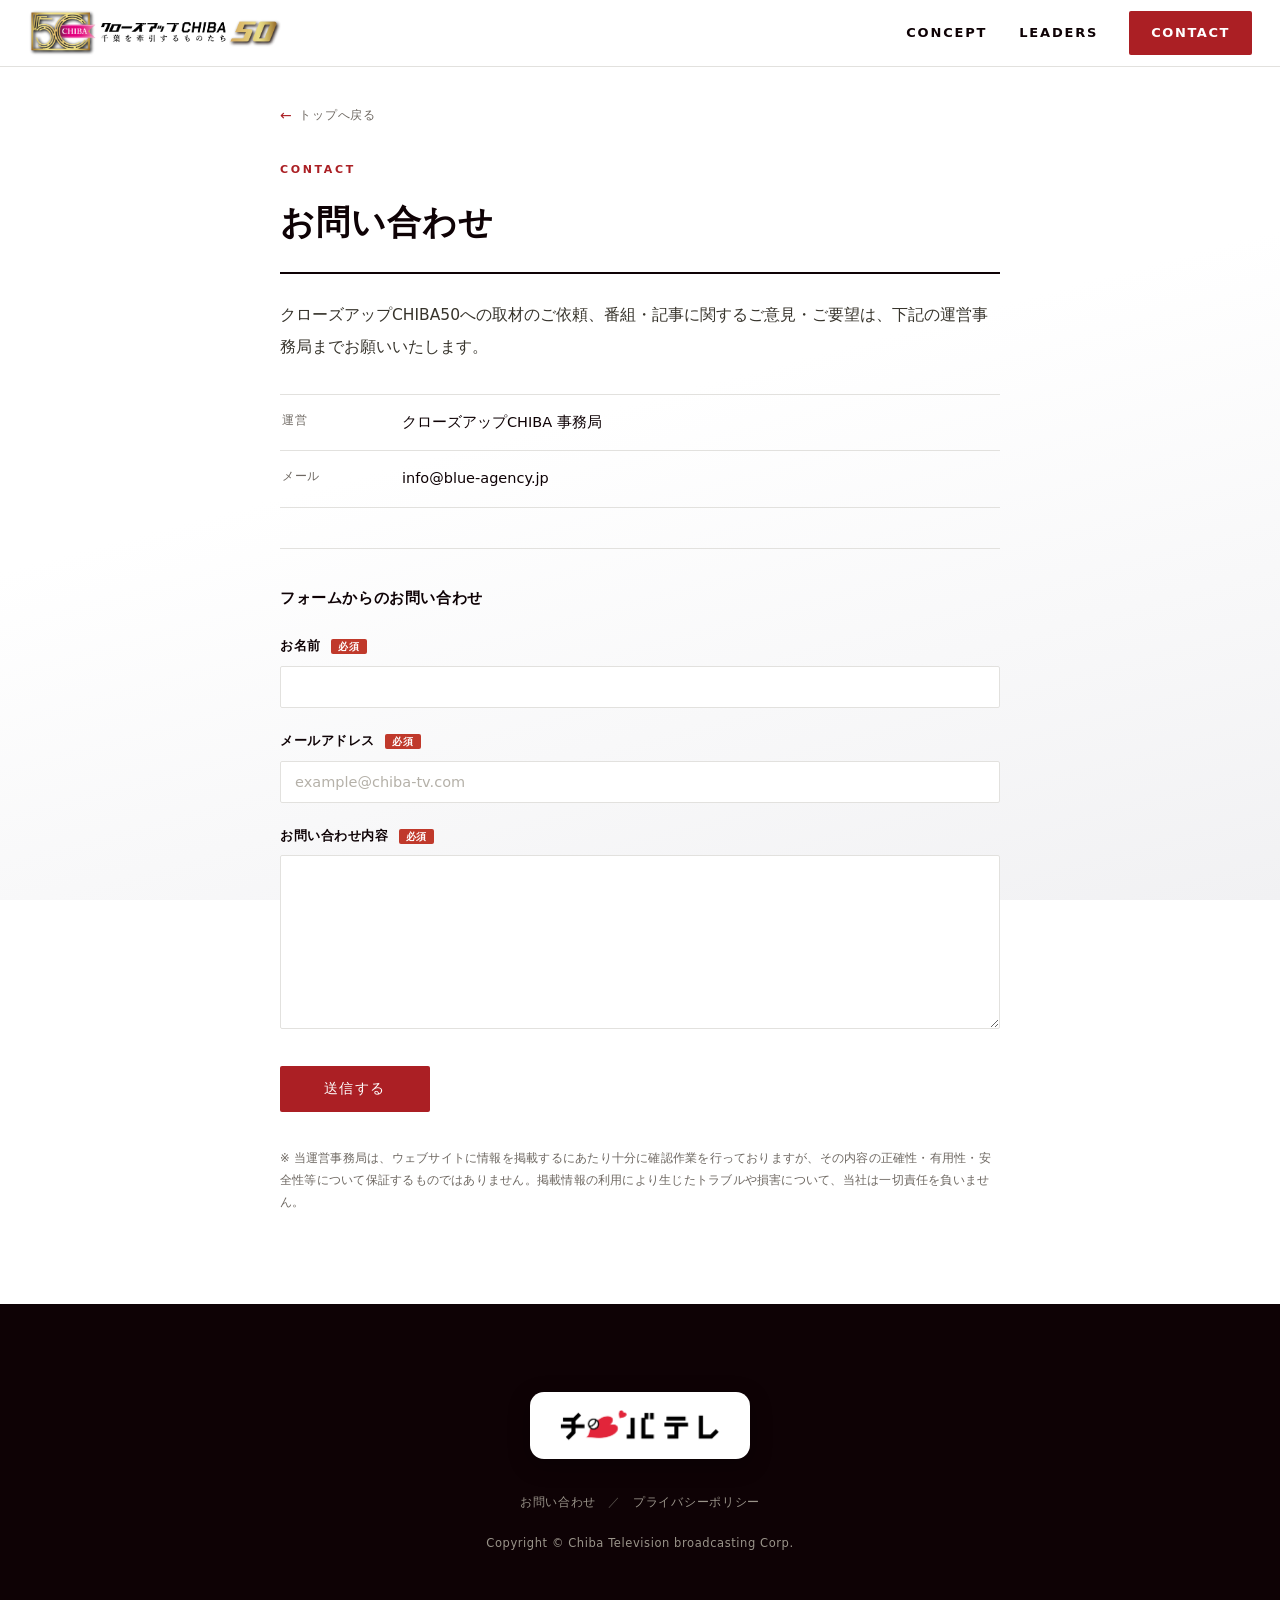
==== contact.html @ 5c1ced1d "クローズアップCHIBA50 プロトタイプ（実データ移行＋規約準拠リファクタ） - 実サイトの掲載企業50社・本文・写真・★評価を取り込み - CONCEPT/一覧(グループ＋自動カルーセル)/記事詳" ====
<!DOCTYPE html>
<html lang="ja">
<head>
<meta charset="UTF-8">
<meta name="viewport" content="width=device-width, initial-scale=1.0">
<title>お問い合わせ ｜ クローズアップCHIBA50</title>
<link rel="stylesheet" href="css/_variables.css">
<link rel="stylesheet" href="css/common.css">
<link rel="stylesheet" href="css/page.css">
</head>
<body>

<header class="hdr">
  <div class="wrap hdr-in">
    <a href="index.html"><img class="logo-img" src="assets/logo.png" alt="クローズアップCHIBA50"></a>
    <nav class="nav">
      <a href="index.html#concept">CONCEPT</a>
      <a href="index.html#leaders">LEADERS</a>
      <a class="cta" href="contact.html">CONTACT</a>
    </nav>
  </div>
</header>

<main class="wrap">
  <div class="page-in">
    <a class="d-back" href="index.html"><span>←</span> トップへ戻る</a>
    <p class="page-kick">CONTACT</p>
    <h1 class="page-title serif">お問い合わせ</h1>
    <p class="page-lead">クローズアップCHIBA50への取材のご依頼、番組・記事に関するご意見・ご要望は、下記の運営事務局までお願いいたします。</p>
    <dl class="page-info">
      <dt>運営</dt><dd>クローズアップCHIBA 事務局</dd>
      <dt>メール</dt><dd><a class="lk" href="mailto:info@blue-agency.jp">info@blue-agency.jp</a></dd>
    </dl>
    <form class="cform" onsubmit="return cformSubmit(this)">
      <h2 class="cf-h">フォームからのお問い合わせ</h2>
      <div class="cf-row">
        <label for="cfName">お名前 <span class="cf-req">必須</span></label>
        <input id="cfName" type="text" name="name" required autocomplete="name">
      </div>
      <div class="cf-row">
        <label for="cfMail">メールアドレス <span class="cf-req">必須</span></label>
        <input id="cfMail" type="email" name="email" required autocomplete="email" placeholder="example@chiba-tv.com">
      </div>
      <div class="cf-row">
        <label for="cfBody">お問い合わせ内容 <span class="cf-req">必須</span></label>
        <textarea id="cfBody" name="body" rows="6" required></textarea>
      </div>
      <button type="submit" class="cf-submit">送信する</button>
      <p class="cf-done" id="cfDone" hidden>お問い合わせを受け付けました。担当者より折り返しご連絡いたします。<br><small>※ これはデザイン確認用のプロトタイプです。実際には送信されません。</small></p>
    </form>
    <p class="page-note">※ 当運営事務局は、ウェブサイトに情報を掲載するにあたり十分に確認作業を行っておりますが、その内容の正確性・有用性・安全性等について保証するものではありません。掲載情報の利用により生じたトラブルや損害について、当社は一切責任を負いません。</p>
  </div>
</main>

<footer class="ft">
  <div class="wrap ft-in">
    <span class="ft-plate"><img class="ft-logo" src="assets/footer_logo.png" alt="チバテレ 千葉テレビ放送"></span>
    <div class="ft-links">
      <a href="contact.html">お問い合わせ</a>
      <span class="ft-sep">／</span>
      <a href="policy.html">プライバシーポリシー</a>
    </div>
    <div class="ft-cr">Copyright © Chiba Television broadcasting Corp.</div>
  </div>
</footer>

<script>
function cformSubmit(f){
  f.querySelector('.cf-submit').disabled=true;
  document.getElementById('cfDone').hidden=false;
  document.getElementById('cfDone').scrollIntoView({behavior:'smooth',block:'center'});
  return false; // プロトタイプのため実送信はしない
}
</script>

</body>
</html>
---- css/_variables.css ----
/* =============================================================
   デザイントークン ｜ _variables.css
   色・フォント・角丸などを一元管理する。
   他のCSSではここで定義したCSS変数を使用し、値の直書きは禁止。
   ============================================================= */
:root {
  /* --- 色（すべてhex） --- */
  --paper: #FFFFFF;          /* 背景（地色） */
  --ink: #0E0205;            /* 基本テキスト・黒 */
  --muted: #6E6862;          /* 補助テキスト（グレー） */
  --line: #E2E1DE;           /* 罫線 */
  --card: #FFFFFF;           /* カード背景 */
  --tile: #E7E6E0;           /* プレースホルダ */
  --mag: #C0392B;            /* 赤（アクセント） */
  --mag-ink: #AB1F24;        /* 赤（濃） */
  --gold: #C09F4E;           /* 金 */
  --gold-ink: #90600D;       /* 金（濃） */
  --prism: linear-gradient(90deg, #90600D 0%, #C09F4E 40%, #AF8943 62%, #C0392B 100%);
  --gold-lt: #EFC96B;        /* 金（明・星／ラベル） */
  --text: #37342C;           /* 本文（黒に次ぐ濃さ） */
  --paper-shade: #F1F1F3;    /* 背景グラデの端 */
  --on-dark: #E9E5DB;        /* ダーク背景上のテキスト */
  --on-dark-muted: #9A948A;  /* 〃 補助 */
  --on-dark-faint: #5A554E;  /* 〃 かすれ */

  /* --- フォント --- */
  --font-base: 'Hiragino Kaku Gothic ProN', 'Hiragino Sans', 'Yu Gothic', YuGothic, 'Noto Sans JP', system-ui, sans-serif;
  --serif: var(--font-base);   /* 見出し（現状は本文と同じ角ゴシック） */
  --sans: var(--font-base);

  /* --- 角丸 --- */
  --radius: 2px;

  /* --- ブレークポイント（min-width / モバイルファースト） ---
     sp:  〜767px（デフォルト）
     tab: 768px 〜
     pc:  1024px 〜
     ※ CSS変数はメディアクエリに使えないため各 @media に直接記述する */
}
---- css/common.css ----
/* ===== common.css ｜ 共通スタイル =====
   リセット・共通レイアウト・ヘッダー・フッター・共通アニメーション
   （デザイントークンは _variables.css で定義。値の直書きは禁止）
   ※メディアクエリは min-width（モバイルファースト） */

/* --- ベース / リセット --- */
*{box-sizing:border-box;margin:0;padding:0;}
html{scroll-behavior:smooth;}
body{background:linear-gradient(165deg,var(--paper) 0%,var(--paper) 46%,var(--paper-shade) 100%);background-attachment:fixed;color:var(--ink);font-family:var(--sans);line-height:1.75;-webkit-font-smoothing:antialiased;text-rendering:optimizeLegibility;}
.serif{font-family:var(--serif);}
a{color:inherit;text-decoration:none;}
img,svg{display:block;}
.wrap{max-width:73.75rem;margin:0 auto;padding:0 1.125rem;}

/* --- ヘッダー --- */
.hdr{position:sticky;top:0;z-index:40;background:rgba(255,255,255,.9);-webkit-backdrop-filter:blur(8px);backdrop-filter:blur(8px);border-bottom:1px solid var(--line);}
.hdr-in{display:flex;align-items:center;justify-content:space-between;height:4.125rem;gap:1rem;max-width:none;padding:0 clamp(1.25rem,4vw,3rem);}
.logo-img{height:3rem;width:auto;cursor:pointer;}
.nav{display:flex;align-items:center;gap:.875rem;font-size:.75rem;letter-spacing:.14em;color:var(--ink);font-weight:600;}
.nav a{cursor:pointer;position:relative;white-space:nowrap;transition:color .15s;}
.nav a:not(.cta){padding:.375rem .0625rem;display:none;}
.nav a:not(.cta)::after{content:"";position:absolute;left:0;bottom:0;width:0;height:1px;background:var(--mag);transition:width .25s ease;}
.nav a:not(.cta):hover{color:var(--mag-ink);}
.nav a:not(.cta):hover::after{width:100%;}
.nav .cta{color:var(--paper);background:var(--mag-ink);padding:.6875rem 1.375rem;border-radius:var(--radius);letter-spacing:.12em;transition:background .15s;}
.nav .cta:hover{color:var(--paper);background:var(--ink);}

/* --- フッター --- */
.ft{background:var(--ink);color:var(--on-dark);padding:5.5rem 0 4.75rem;}
.ft-in{text-align:center;}
.ft-plate{display:inline-block;background:var(--paper);border-radius:.875rem;padding:1rem 1.625rem;line-height:0;box-shadow:0 6px 22px rgba(0,0,0,.3);}
.ft-logo{width:clamp(7.5rem,22vw,10.5rem);height:auto;display:block;}
.ft-links{margin-top:1.5rem;display:flex;justify-content:center;align-items:center;gap:.75rem;font-size:.75rem;letter-spacing:.06em;}
.ft-links a{cursor:pointer;color:var(--on-dark-muted);transition:color .15s;}
.ft-links a:hover{color:var(--paper);}
.ft-sep{color:var(--on-dark-faint);}
.ft-cr{margin-top:1.25rem;font-size:.71875rem;letter-spacing:.05em;color:var(--on-dark-muted);}
.ft-note{margin-top:.75rem;font-size:.625rem;letter-spacing:.04em;color:var(--on-dark-faint);}

/* --- チバテレ固定ロゴバッジ（常時表示） --- */
.tv-badge{position:fixed;right:.875rem;bottom:.75rem;z-index:35;line-height:0;opacity:.45;transition:opacity .2s ease;}
.tv-badge img{height:1.125rem;width:auto;display:block;}
.tv-badge:hover{opacity:.85;}

/* --- レスポンシブ（モバイルファースト＝min-width） --- */
/* 641px〜：ヘッダーの余白・ナビをPC相当に */
@media(min-width:641px){
  .wrap{padding:0 1.75rem;}
  .nav{gap:1.875rem;font-size:.8125rem;}
  .nav a:not(.cta){display:block;}
}
/* 768px〜：固定ロゴバッジを少し大きく */
@media(min-width:768px){
  .tv-badge{right:1.375rem;bottom:1.125rem;}
  .tv-badge img{height:1.375rem;}
}

/* --- 共通キーフレーム --- */
@keyframes fu{from{opacity:0;transform:translateY(10px);}to{opacity:1;transform:translateY(0);}}
@keyframes sc{0%,100%{opacity:.3;transform:scaleY(.5);transform-origin:top;}50%{opacity:1;transform:scaleY(1);}}
---- css/page.css ----
/* ===== page.css ｜ トップページ個別スタイル =====
   ヒーロー・コンセプト・一覧（グループ＋カルーセル）・カード・記事詳細・下層ページ
   （デザイントークンは _variables.css。値の直書きは禁止／メディアは min-width＝モバイルファースト） */

/* --- スクロール表示アニメーション（reveal） --- */
.reveal{opacity:0;transform:translateY(1.5rem);transition:opacity .75s ease,transform .75s cubic-bezier(.22,.61,.36,1);}
.reveal.is-in{opacity:1;transform:none;}
.intro-lead.reveal{transition-delay:.08s;}
.intro-body.reveal{transition-delay:.16s;}
@media(prefers-reduced-motion:reduce){.reveal{opacity:1;transform:none;transition:none;}}

/* --- ヒーロー --- */
.hero{position:relative;min-height:min(82vh,40rem);overflow:hidden;background:var(--ink);display:flex;isolation:isolate;}
.logowall{position:absolute;inset:-1px;display:grid;grid-template-columns:repeat(auto-fill,minmax(8.75rem,1fr));grid-auto-rows:6.3125rem;align-content:start;opacity:.9;}
.mark{position:relative;display:flex;align-items:center;justify-content:center;padding:0;overflow:hidden;transition:box-shadow .5s;}
.mark img{position:absolute;inset:0;width:100%;height:100%;object-fit:cover;filter:grayscale(1) brightness(.32) contrast(1.05);transition:filter .5s ease;}
.mark span{font-family:var(--serif);font-size:.6875rem;letter-spacing:.05em;color:rgba(206,187,142,.6);text-align:center;line-height:1.25;transition:color .5s;}
.mark.lit{box-shadow:inset 0 0 1.375rem rgba(230,188,108,.28);z-index:2;}
.mark.lit img{filter:grayscale(0) brightness(1) contrast(1);}
.mark.lit span{color:var(--gold-lt);}
.hero-spot{position:absolute;left:50%;top:47%;border-radius:50%;transform:translate(-50%,-50%);pointer-events:none;mix-blend-mode:screen;will-change:left,top;background:radial-gradient(circle,rgba(255,246,220,.72) 0%,rgba(255,240,206,.4) 32%,rgba(255,238,200,.12) 56%,transparent 74%);}
.hero-vig{position:absolute;inset:0;pointer-events:none;background:radial-gradient(135% 125% at 50% 50%,transparent 52%,rgba(8,6,4,.6) 100%);}
.hero-c{position:relative;margin:auto;text-align:center;padding:4rem 1.375rem;z-index:1;}
.hero-c::before{content:"";position:absolute;inset:-10% -16%;z-index:-1;pointer-events:none;background:radial-gradient(62% 60% at 50% 46%,rgba(10,8,6,.82) 0%,rgba(10,8,6,.45) 46%,transparent 72%);}
.hero-logo{width:min(75rem,80vw);height:auto;margin:0 auto;opacity:0;animation:fu 1s .2s forwards;filter:drop-shadow(0 0 1.25rem rgba(247,246,242,.5)) drop-shadow(0 0 .375rem rgba(247,246,242,.55));}
.prism{height:3px;width:8.25rem;margin:1.875rem auto 0;background:var(--prism);border-radius:3px;opacity:0;animation:fu .9s .46s forwards;}
.scroll{position:absolute;bottom:1.25rem;left:50%;transform:translateX(-50%);font-size:.625rem;letter-spacing:.3em;color:var(--on-dark-muted);display:flex;flex-direction:column;align-items:center;gap:.375rem;z-index:2;opacity:0;animation:fu 1s .9s forwards;}
.scroll::after{content:"";width:1px;height:1.5rem;background:var(--on-dark-muted);animation:sc 1.8s ease-in-out infinite;}

/* セクションアンカーが sticky ヘッダーに隠れないように */
#concept,#leaders{scroll-margin-top:5.125rem;}

/* --- 千葉県シルエットの背景（トップのみ・CONCEPT到達でスライドイン） --- */
#home{position:relative;}
#home::before{content:"";position:fixed;z-index:-1;top:8.125rem;right:-3.75rem;width:min(48vw,37.5rem);height:80vh;background:url(../assets/chiba.svg) center right/contain no-repeat;opacity:0;transform:translateX(4.375rem);transition:opacity .9s ease,transform 1.4s cubic-bezier(.16,1,.3,1);pointer-events:none;}
#home.map-on::before{opacity:.34;transform:translateX(0);}

/* --- コンセプト --- */
.intro{min-height:0;padding:4.5rem 0 2.5rem;display:flex;flex-direction:column;justify-content:center;}
.intro-kick{font-size:.6875rem;letter-spacing:.24em;color:var(--mag-ink);font-weight:700;margin-bottom:1.625rem;}
.intro-kick::after{content:"";display:block;width:2.125rem;height:1px;background:var(--mag-ink);margin-top:.875rem;opacity:.5;}
.intro-lead{font-weight:600;font-size:clamp(1.5625rem,3.2vw,2.3125rem);line-height:1.55;letter-spacing:.03em;color:var(--ink);margin-bottom:2.25rem;}
.intro-body{max-width:none;}
.intro-body p{font-family:var(--serif);font-size:.96875rem;line-height:2.35;color:var(--text);}
.intro-body p+p{margin-top:1.25rem;}

/* --- 一覧見出し（LEADERS） --- */
.filters{padding:1.875rem 0 1.375rem;}
.fbar{text-align:center;border-top:1px solid var(--line);padding-top:3rem;}
.fbar-kick{font-size:.71875rem;letter-spacing:.3em;color:var(--mag-ink);font-weight:700;margin-bottom:1rem;}
.fbar h2{font-family:var(--serif);font-weight:700;font-size:clamp(1.75rem,3.8vw,2.75rem);letter-spacing:.05em;color:var(--ink);}
.fbar-n{color:var(--mag-ink);font-size:1.22em;margin:0 .04em;}
.fbar-line{width:4rem;height:3px;background:var(--prism);border-radius:3px;margin:1.375rem auto 0;}

/* --- グループ（縦積み）＋各グループ内は自動カルーセル --- */
#groups{padding-bottom:4.5rem;margin-left:calc(50% - 50vw);margin-right:calc(50% - 50vw);}
.grp{margin-top:7rem;}
.grp:first-child{margin-top:4rem;}
.grp-head{display:flex;justify-content:center;align-items:center;gap:.875rem;margin-bottom:1.875rem;}
.grp-head::before,.grp-head::after{content:"";height:1px;background:var(--line);width:min(20vw,12.5rem);margin-inline:.5rem;flex:none;}
.grp-label{font-size:.6875rem;letter-spacing:.26em;color:var(--gold-ink);font-weight:700;}
.grp-num{font-size:clamp(1.875rem,3.4vw,2.75rem);font-weight:800;color:var(--ink);line-height:1;letter-spacing:.02em;}
.grp-view{position:relative;overflow:hidden;padding:.75rem 1rem;}
.grp-nav{display:flex;justify-content:center;align-items:center;gap:1.5rem;margin-top:2.125rem;}
.grp-btn{position:relative;overflow:hidden;width:3rem;height:3rem;border:1px solid var(--line);background:var(--paper);border-radius:50%;cursor:pointer;font-size:1.3125rem;color:var(--ink);font-family:var(--sans);display:flex;align-items:center;justify-content:center;transition:border-color .2s ease,color .2s ease,box-shadow .2s ease;}
.grp-btn::before{content:"";position:absolute;inset:0;z-index:0;background:var(--mag-ink);border-radius:50%;transform:scale(0);transition:transform .32s cubic-bezier(.34,1.4,.5,1);}
.grp-btn span{position:relative;z-index:1;line-height:1;transition:transform .2s ease;}
.grp-btn:hover{color:var(--paper);border-color:var(--mag-ink);box-shadow:0 .3125rem 1rem rgba(171,27,46,.26);}
.grp-btn:hover::before{transform:scale(1);}
.grp-prev:hover span{transform:translateX(-3px);}
.grp-next:hover span{transform:translateX(3px);}
.grp-count{font-family:var(--sans);font-size:.875rem;letter-spacing:.08em;color:var(--muted);min-width:3.375rem;text-align:center;}
.grp-count b{color:var(--ink);font-weight:700;font-size:1.0625rem;}
.grp-count i{font-style:normal;margin:0 .375rem;color:var(--line);}
.grp-track{display:flex;gap:.875rem;will-change:transform;align-items:center;}
.grp-track .card{position:relative;flex:0 0 84%;}

/* --- 企業カード --- */
.card{cursor:pointer;color:inherit;}
.card-ph{position:relative;aspect-ratio:93.42 / 67.7;overflow:hidden;background:var(--paper);border:1px solid var(--line);}
.card-ph svg{width:100%;height:100%;transition:transform .5s ease;filter:grayscale(1) contrast(.97);}
.card-ph img{width:100%;height:100%;object-fit:contain;padding:1rem;transition:transform .5s ease;}
.card:hover .card-ph svg,.card:hover .card-ph img{transform:scale(1.04);}
.card-star{position:absolute;top:.5625rem;right:.6875rem;z-index:2;color:var(--gold-lt);font-size:1.0625rem;letter-spacing:2px;text-shadow:0 0 .375rem rgba(247,206,90,.95),0 0 .9375rem rgba(247,206,90,.6),0 1px 3px rgba(0,0,0,.55);}
.card-cap{position:absolute;left:0;right:0;bottom:0;padding:1.625rem .875rem .875rem;color:var(--paper);font-family:var(--serif);font-size:.90625rem;font-weight:700;line-height:1.55;letter-spacing:.01em;background:linear-gradient(transparent,rgba(14,2,5,.4) 30%,rgba(14,2,5,.92));text-shadow:0 1px 3px rgba(0,0,0,.4);transition:background .3s ease;display:-webkit-box;-webkit-line-clamp:3;-webkit-box-orient:vertical;overflow:hidden;}
.card:hover .card-cap{background:linear-gradient(transparent,rgba(171,31,36,.5) 30%,rgba(90,8,14,.94));}
.card-nm{font-family:var(--serif);font-weight:600;font-size:.96875rem;margin-top:.75rem;letter-spacing:.02em;line-height:1.5;min-height:3em;display:-webkit-box;-webkit-line-clamp:2;-webkit-box-orient:vertical;overflow:hidden;transition:color .15s;}
.card:hover .card-nm{color:var(--mag-ink);}
.card-co{font-size:.75rem;color:var(--text);margin-top:.3125rem;line-height:1.55;letter-spacing:.02em;}
.card:focus-visible{outline:2px solid var(--mag);outline-offset:.25rem;}

/* --- 下層ページ（お問い合わせ／プライバシーポリシー） --- */
.page-in{max-width:45rem;margin:0 auto;padding:2.125rem 0 5.625rem;}
.page-in>*{opacity:0;animation:fu .75s cubic-bezier(.22,.61,.36,1) forwards;}
.page-in>*:nth-child(2){animation-delay:.07s;}
.page-in>*:nth-child(3){animation-delay:.14s;}
.page-in>*:nth-child(4){animation-delay:.21s;}
.page-in>*:nth-child(5){animation-delay:.28s;}
.page-in>*:nth-child(6){animation-delay:.35s;}
.page-in>*:nth-child(n+7){animation-delay:.42s;}
@media(prefers-reduced-motion:reduce){.page-in>*{opacity:1;animation:none;}}
.page-in .d-back{margin-bottom:2rem;}
.page-kick{font-size:.6875rem;letter-spacing:.24em;color:var(--mag-ink);font-weight:700;margin-bottom:.875rem;}
.page-title{font-size:clamp(1.5rem,3vw,2.125rem);font-weight:700;letter-spacing:.03em;color:var(--ink);margin-bottom:1.625rem;padding-bottom:1.25rem;border-bottom:2px solid var(--ink);}
.page-lead{font-size:.96875rem;line-height:2.05;color:var(--text);margin-bottom:1.875rem;}
.page-info{display:grid;grid-template-columns:6rem 1fr;border-top:1px solid var(--line);margin-bottom:1.625rem;}
.page-info dt{font-size:.75rem;color:var(--muted);padding:.9375rem 2px;letter-spacing:.06em;border-bottom:1px solid var(--line);}
.page-info dd{font-size:.90625rem;padding:.9375rem 2px;border-bottom:1px solid var(--line);}
.page-note{font-size:.71875rem;line-height:1.9;color:var(--muted);letter-spacing:.02em;margin-top:2.25rem;}

/* お問い合わせフォーム */
.cform{margin-top:2.5rem;padding-top:2.25rem;border-top:1px solid var(--line);}
.cf-h{font-size:.9375rem;font-weight:700;letter-spacing:.04em;color:var(--ink);margin-bottom:1.5rem;}
.cf-row{margin-bottom:1.375rem;}
.cf-row label{display:block;font-size:.78125rem;font-weight:700;letter-spacing:.04em;color:var(--ink);margin-bottom:.5625rem;}
.cf-req{font-size:.625rem;color:var(--paper);background:var(--mag);padding:2px .4375rem;border-radius:var(--radius);margin-left:.375rem;font-weight:700;letter-spacing:.06em;}
.cf-row input,.cf-row textarea{width:100%;border:1px solid var(--line);border-radius:var(--radius);padding:.75rem .875rem;font-family:var(--sans);font-size:.90625rem;color:var(--ink);background:var(--paper);transition:border-color .15s;}
.cf-row input::placeholder{color:#B5B1A9;}
.cf-row input:focus,.cf-row textarea:focus{outline:none;border-color:var(--mag);}
.cf-row textarea{resize:vertical;line-height:1.7;}
.cf-submit{background:var(--mag-ink);color:var(--paper);border:none;padding:.875rem 2.75rem;border-radius:var(--radius);font-size:.875rem;font-family:var(--sans);letter-spacing:.1em;cursor:pointer;margin-top:.375rem;transition:background .15s;}
.cf-submit:hover{background:var(--ink);}
.cf-submit:disabled{opacity:.45;cursor:default;}
.cf-done{margin-top:1.25rem;font-size:.84375rem;line-height:1.8;color:var(--gold-ink);font-weight:600;}
.cf-done small{color:var(--muted);font-weight:400;font-size:.71875rem;}
.policy-sec{margin-bottom:2.125rem;}
.policy-sec h3{font-size:1rem;font-weight:700;margin-bottom:.75rem;color:var(--ink);letter-spacing:.02em;}
.policy-sec p{font-size:.875rem;line-height:2.05;color:var(--text);}

/* --- 記事詳細 --- */
#detail{display:none;}
.d-back{font-size:.75rem;color:var(--muted);letter-spacing:.06em;display:inline-flex;align-items:center;gap:.4375rem;cursor:pointer;background:none;border:none;font-family:var(--sans);transition:color .15s;}
.d-back:hover{color:var(--ink);}
.d-back span{color:var(--mag-ink);font-size:.875rem;}
.d-hero{max-width:56.25rem;margin:1.625rem auto 0;aspect-ratio:3/2;overflow:hidden;background:var(--tile);position:relative;}
.d-hero svg{width:100%;height:100%;filter:grayscale(1) contrast(.96);}
.d-hero img{width:100%;height:100%;object-fit:cover;}
.d-hero-cap{position:absolute;left:0;right:0;bottom:0;padding:3.25rem 1.25rem 1.25rem;background:linear-gradient(transparent 0%,rgba(6,2,3,.32) 42%,rgba(6,2,3,.86) 100%);color:var(--paper);}
.d-hero-cap .d-stars{color:var(--gold-lt);font-size:1.125rem;letter-spacing:5px;margin-bottom:.75rem;text-shadow:0 0 .5rem rgba(247,206,90,.95),0 0 1.125rem rgba(247,206,90,.6),0 1px .25rem rgba(0,0,0,.45);}
.d-hero-cap .d-corp{font-size:.71875rem;letter-spacing:.18em;color:rgba(255,255,255,.82);font-weight:600;margin-bottom:1rem;}
.d-hero-cap .d-title{font-family:var(--serif);font-weight:600;font-size:clamp(1.3125rem,2.8vw,2.125rem);line-height:1.55;letter-spacing:.07em;color:var(--paper);text-shadow:0 1px 1.5rem rgba(0,0,0,.45);}
.d-hero-cap .d-person{font-size:.78125rem;letter-spacing:.08em;color:rgba(255,255,255,.72);margin-top:1rem;}
.d-body{max-width:45rem;margin:3.375rem auto 0;}
.d-body h3{font-family:var(--serif);font-weight:700;font-size:1.28125rem;letter-spacing:.03em;line-height:1.5;margin:3.25rem 0 1.125rem;padding-left:1rem;border-left:3px solid var(--mag);}
.d-body p{font-family:var(--serif);font-size:1.03125rem;line-height:2.25;color:var(--text);margin-bottom:1.375rem;}
.d-body>p:first-child{font-size:1.15625rem;line-height:2.15;color:var(--ink);margin-bottom:1.75rem;}
.d-fig{margin:1.875rem 0 2.125rem;}
.d-fig img{width:100%;height:auto;display:block;background:var(--tile);}
.d-info{max-width:45rem;margin:3.75rem auto 0;}
.d-info .ih{font-size:.6875rem;letter-spacing:.22em;color:var(--gold-ink);font-weight:700;padding:0 0 1rem;border-bottom:1px solid var(--line);margin-bottom:1.75rem;}
.dc-name{font-family:var(--serif);font-size:1.375rem;font-weight:700;letter-spacing:.02em;color:var(--ink);line-height:1.5;}
.dc-rep{font-size:.84375rem;color:var(--muted);letter-spacing:.05em;margin-top:.5625rem;}
.dc-prof{font-size:.875rem;line-height:2.1;color:var(--text);margin-top:1.625rem;}
.dc-url{margin-top:1.625rem;font-size:.875rem;letter-spacing:.02em;}
.d-info .lk{color:var(--mag-ink);font-weight:500;}
.d-nav{max-width:45rem;margin:3.125rem auto 4.5rem;display:flex;border-top:1px solid var(--line);}
.d-nav button{flex:1;background:none;border:none;cursor:pointer;font-family:var(--sans);padding:1.5rem 1.25rem;color:var(--ink);text-align:left;transition:background .15s;}
.d-nav button:hover{background:var(--card);}
.d-nav button.nx{text-align:right;border-left:1px solid var(--line);}
.d-nav .dir{font-size:.65625rem;letter-spacing:.2em;color:var(--gold-ink);font-weight:700;}
.d-nav .t{font-family:var(--serif);font-weight:500;font-size:.875rem;margin-top:.5rem;color:var(--ink);display:block;overflow:hidden;text-overflow:ellipsis;white-space:nowrap;}

/* ===== レスポンシブ（モバイルファースト＝min-width） ===== */

/* tab: 641px〜（カルーセル3枚・PC寄りの余白へ） */
@media(min-width:641px){
  .intro{min-height:100vh;padding:7.5rem 0;}
  .intro-body{max-width:45rem;}
  .intro-body p,.d-body p{font-size:1.03125rem;}
  .grp-view{padding:1rem 1.625rem;}
  .grp-track{gap:1.625rem;}
  .grp-track .card{flex:0 0 calc((100% - 3.25rem)/3);}
  .card-cap{opacity:0;transform:translateY(.375rem);transition:opacity .3s ease,transform .3s ease,background .3s ease;}
  .card:hover .card-cap{opacity:1;transform:none;}
  .page-info{grid-template-columns:7.5rem 1fr;}
  .d-hero-cap{padding:6.25rem 3.25rem 2.625rem;}
}

/* tab広〜: 901px〜（カルーセル3枚・余白広め） */
@media(min-width:901px){
  .grp-view{padding:1rem 2.5rem;}
  .grp-track{gap:2.375rem;}
  .grp-track .card{flex:0 0 calc((100% - 4.75rem)/3);}
}

/* pc: 1281px〜（カルーセル5枚） */
@media(min-width:1281px){
  .grp-view{padding:1.625rem 2.5rem;}
  .grp-track{gap:1.875rem;}
  .grp-track .card{flex:0 0 calc((100% - 7.5rem)/5);}
}

/* モーション低減設定への配慮（アクセシビリティのため !important を許容） */
@media(prefers-reduced-motion:reduce){
  *{animation:none!important;transition:none!important;scroll-behavior:auto!important;}
  .hero-logo,.prism,.scroll{opacity:1!important;transform:none!important;}
}
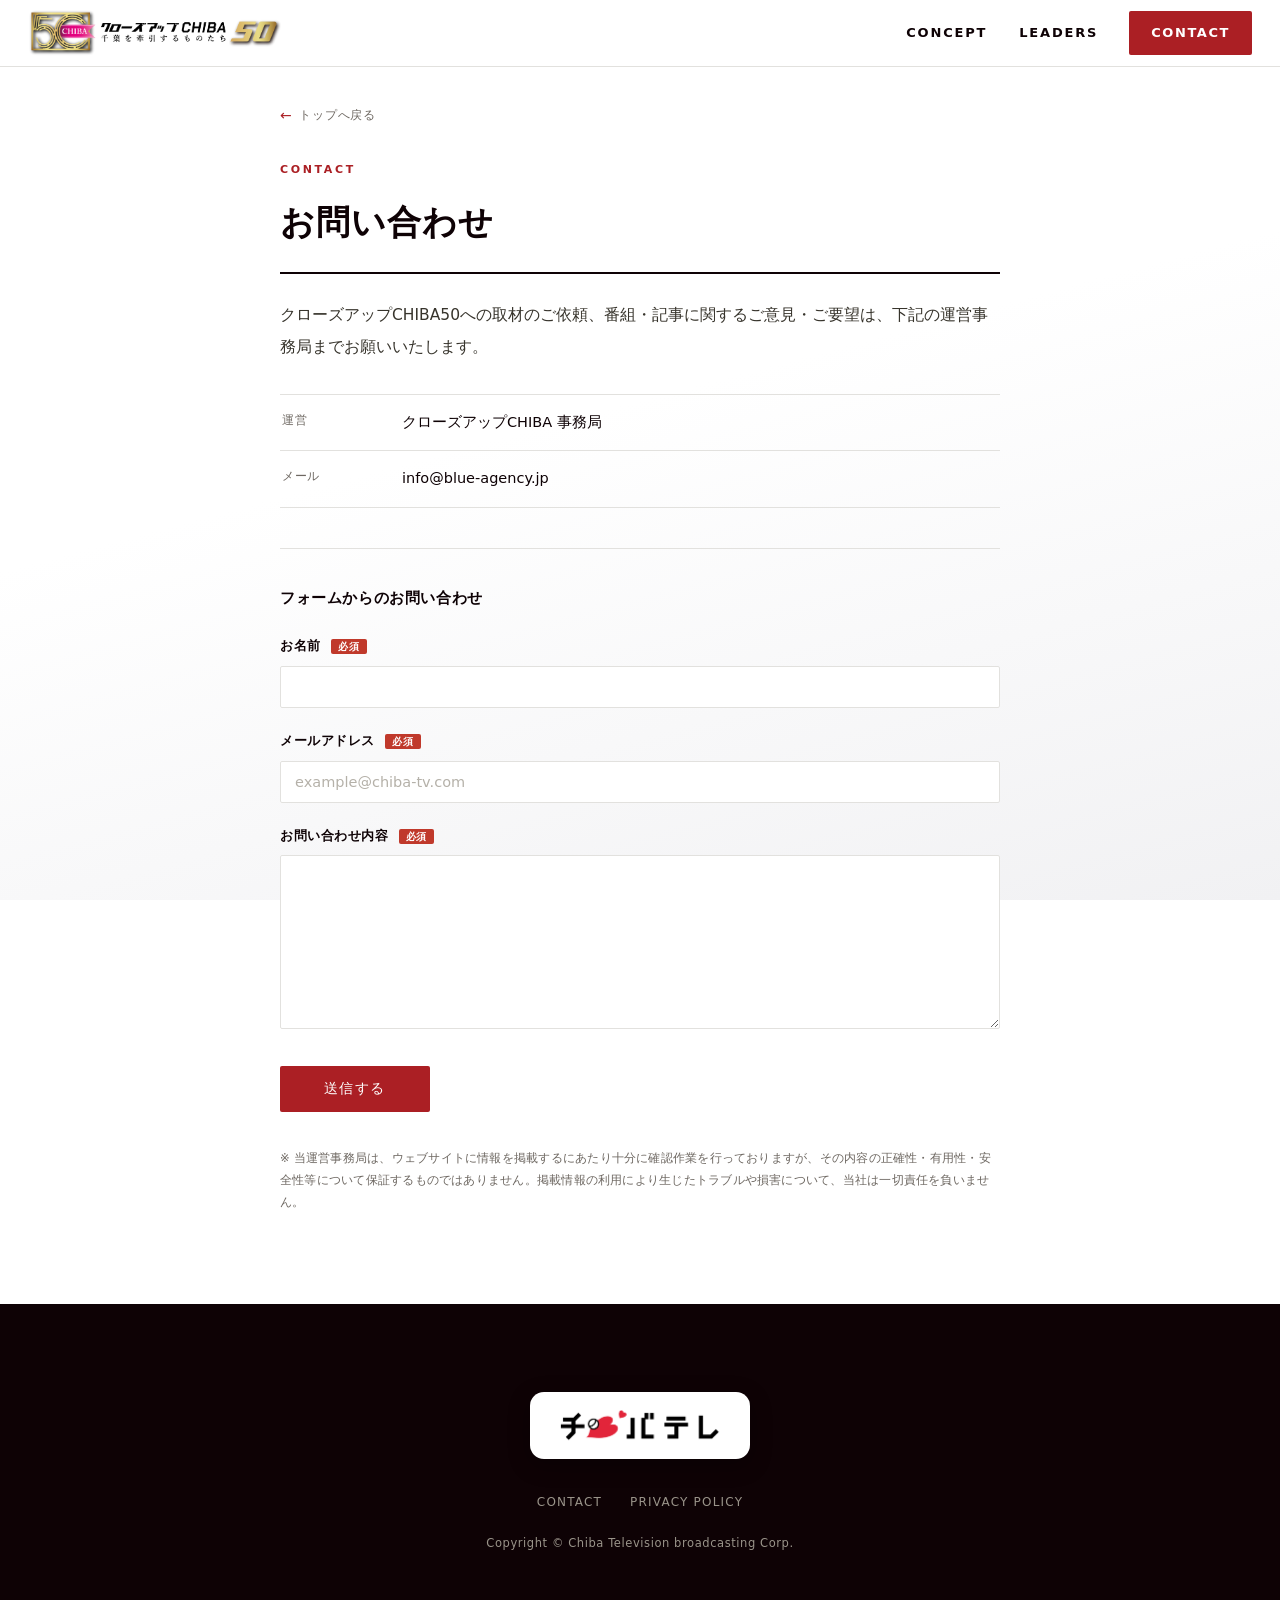
==== commit 3477e05c: "フッターのリンクを英語化しスラッシュ区切りを撤去 お問い合わせ→CONTACT / プライバシーポリシー→PRIVACY POLICY。 「／」区切り(.l-footer__sep)を削除し、リンク間" ====
--- a/contact.html
+++ b/contact.html
@@ -10,63 +10,62 @@
 </head>
 <body>
 
-<header class="hdr">
-  <div class="wrap hdr-in">
-    <a href="index.html"><img class="logo-img" src="assets/logo.png" alt="クローズアップCHIBA50"></a>
-    <nav class="nav">
+<header class="l-header">
+  <div class="l-container l-header__inner">
+    <a href="index.html"><img class="l-header__logo" src="assets/logo.png" alt="クローズアップCHIBA50"></a>
+    <nav class="l-nav">
       <a href="index.html#concept">CONCEPT</a>
       <a href="index.html#leaders">LEADERS</a>
-      <a class="cta" href="contact.html">CONTACT</a>
+      <a class="l-nav__cta" href="contact.html">CONTACT</a>
     </nav>
   </div>
 </header>
 
-<main class="wrap">
-  <div class="page-in">
-    <a class="d-back" href="index.html"><span>←</span> トップへ戻る</a>
-    <p class="page-kick">CONTACT</p>
-    <h1 class="page-title serif">お問い合わせ</h1>
-    <p class="page-lead">クローズアップCHIBA50への取材のご依頼、番組・記事に関するご意見・ご要望は、下記の運営事務局までお願いいたします。</p>
-    <dl class="page-info">
+<main class="l-container">
+  <div class="p-page__inner">
+    <a class="p-article__back" href="index.html"><span>←</span> トップへ戻る</a>
+    <p class="p-page__kick">CONTACT</p>
+    <h1 class="p-page__title u-serif">お問い合わせ</h1>
+    <p class="p-page__lead">クローズアップCHIBA50への取材のご依頼、番組・記事に関するご意見・ご要望は、下記の運営事務局までお願いいたします。</p>
+    <dl class="p-page__info">
       <dt>運営</dt><dd>クローズアップCHIBA 事務局</dd>
-      <dt>メール</dt><dd><a class="lk" href="mailto:info@blue-agency.jp">info@blue-agency.jp</a></dd>
+      <dt>メール</dt><dd><a class="c-link" href="mailto:info@blue-agency.jp">info@blue-agency.jp</a></dd>
     </dl>
-    <form class="cform" onsubmit="return cformSubmit(this)">
-      <h2 class="cf-h">フォームからのお問い合わせ</h2>
-      <div class="cf-row">
-        <label for="cfName">お名前 <span class="cf-req">必須</span></label>
+    <form class="p-form" onsubmit="return cformSubmit(this)">
+      <h2 class="p-form__heading">フォームからのお問い合わせ</h2>
+      <div class="p-form__row">
+        <label for="cfName">お名前 <span class="p-form__required">必須</span></label>
         <input id="cfName" type="text" name="name" required autocomplete="name">
       </div>
-      <div class="cf-row">
-        <label for="cfMail">メールアドレス <span class="cf-req">必須</span></label>
+      <div class="p-form__row">
+        <label for="cfMail">メールアドレス <span class="p-form__required">必須</span></label>
         <input id="cfMail" type="email" name="email" required autocomplete="email" placeholder="example@chiba-tv.com">
       </div>
-      <div class="cf-row">
-        <label for="cfBody">お問い合わせ内容 <span class="cf-req">必須</span></label>
+      <div class="p-form__row">
+        <label for="cfBody">お問い合わせ内容 <span class="p-form__required">必須</span></label>
         <textarea id="cfBody" name="body" rows="6" required></textarea>
       </div>
-      <button type="submit" class="cf-submit">送信する</button>
-      <p class="cf-done" id="cfDone" hidden>お問い合わせを受け付けました。担当者より折り返しご連絡いたします。<br><small>※ これはデザイン確認用のプロトタイプです。実際には送信されません。</small></p>
+      <button type="submit" class="p-form__submit">送信する</button>
+      <p class="p-form__done" id="cfDone" hidden>お問い合わせを受け付けました。担当者より折り返しご連絡いたします。<br><small>※ これはデザイン確認用のプロトタイプです。実際には送信されません。</small></p>
     </form>
-    <p class="page-note">※ 当運営事務局は、ウェブサイトに情報を掲載するにあたり十分に確認作業を行っておりますが、その内容の正確性・有用性・安全性等について保証するものではありません。掲載情報の利用により生じたトラブルや損害について、当社は一切責任を負いません。</p>
+    <p class="p-page__note">※ 当運営事務局は、ウェブサイトに情報を掲載するにあたり十分に確認作業を行っておりますが、その内容の正確性・有用性・安全性等について保証するものではありません。掲載情報の利用により生じたトラブルや損害について、当社は一切責任を負いません。</p>
   </div>
 </main>
 
-<footer class="ft">
-  <div class="wrap ft-in">
-    <span class="ft-plate"><img class="ft-logo" src="assets/footer_logo.png" alt="チバテレ 千葉テレビ放送"></span>
-    <div class="ft-links">
-      <a href="contact.html">お問い合わせ</a>
-      <span class="ft-sep">／</span>
-      <a href="policy.html">プライバシーポリシー</a>
+<footer class="l-footer">
+  <div class="l-container l-footer__inner">
+    <span class="l-footer__plate"><img class="l-footer__logo" src="assets/footer_logo.png" alt="チバテレ 千葉テレビ放送"></span>
+    <div class="l-footer__links">
+      <a href="contact.html">CONTACT</a>
+      <a href="policy.html">PRIVACY POLICY</a>
     </div>
-    <div class="ft-cr">Copyright © Chiba Television broadcasting Corp.</div>
+    <div class="l-footer__copyright">Copyright © Chiba Television broadcasting Corp.</div>
   </div>
 </footer>
 
 <script>
 function cformSubmit(f){
-  f.querySelector('.cf-submit').disabled=true;
+  f.querySelector('.p-form__submit').disabled=true;
   document.getElementById('cfDone').hidden=false;
   document.getElementById('cfDone').scrollIntoView({behavior:'smooth',block:'center'});
   return false; // プロトタイプのため実送信はしない
--- a/css/common.css
+++ b/css/common.css
@@ -7,52 +7,51 @@
 *{box-sizing:border-box;margin:0;padding:0;}
 html{scroll-behavior:smooth;}
 body{background:linear-gradient(165deg,var(--paper) 0%,var(--paper) 46%,var(--paper-shade) 100%);background-attachment:fixed;color:var(--ink);font-family:var(--sans);line-height:1.75;-webkit-font-smoothing:antialiased;text-rendering:optimizeLegibility;}
-.serif{font-family:var(--serif);}
+.u-serif{font-family:var(--serif);}
 a{color:inherit;text-decoration:none;}
 img,svg{display:block;}
-.wrap{max-width:73.75rem;margin:0 auto;padding:0 1.125rem;}
+.l-container{max-width:73.75rem;margin:0 auto;padding:0 1.125rem;}
 
 /* --- ヘッダー --- */
-.hdr{position:sticky;top:0;z-index:40;background:rgba(255,255,255,.9);-webkit-backdrop-filter:blur(8px);backdrop-filter:blur(8px);border-bottom:1px solid var(--line);}
-.hdr-in{display:flex;align-items:center;justify-content:space-between;height:4.125rem;gap:1rem;max-width:none;padding:0 clamp(1.25rem,4vw,3rem);}
-.logo-img{height:3rem;width:auto;cursor:pointer;}
-.nav{display:flex;align-items:center;gap:.875rem;font-size:.75rem;letter-spacing:.14em;color:var(--ink);font-weight:600;}
-.nav a{cursor:pointer;position:relative;white-space:nowrap;transition:color .15s;}
-.nav a:not(.cta){padding:.375rem .0625rem;display:none;}
-.nav a:not(.cta)::after{content:"";position:absolute;left:0;bottom:0;width:0;height:1px;background:var(--mag);transition:width .25s ease;}
-.nav a:not(.cta):hover{color:var(--mag-ink);}
-.nav a:not(.cta):hover::after{width:100%;}
-.nav .cta{color:var(--paper);background:var(--mag-ink);padding:.6875rem 1.375rem;border-radius:var(--radius);letter-spacing:.12em;transition:background .15s;}
-.nav .cta:hover{color:var(--paper);background:var(--ink);}
+.l-header{position:sticky;top:0;z-index:40;background:rgba(255,255,255,.9);-webkit-backdrop-filter:blur(8px);backdrop-filter:blur(8px);border-bottom:1px solid var(--line);}
+.l-header__inner{display:flex;align-items:center;justify-content:space-between;height:4.125rem;gap:1rem;max-width:none;padding:0 clamp(1.25rem,4vw,3rem);}
+.l-header__logo{height:3rem;width:auto;cursor:pointer;}
+.l-nav{display:flex;align-items:center;gap:.875rem;font-size:.75rem;letter-spacing:.14em;color:var(--ink);font-weight:600;}
+.l-nav a{cursor:pointer;position:relative;white-space:nowrap;transition:color .15s;}
+.l-nav a:not(.l-nav__cta){padding:.375rem .0625rem;display:none;}
+.l-nav a:not(.l-nav__cta)::after{content:"";position:absolute;left:0;bottom:0;width:0;height:1px;background:var(--mag);transition:width .25s ease;}
+.l-nav a:not(.l-nav__cta):hover{color:var(--mag-ink);}
+.l-nav a:not(.l-nav__cta):hover::after{width:100%;}
+.l-nav .l-nav__cta{color:var(--paper);background:var(--mag-ink);padding:.6875rem 1.375rem;border-radius:var(--radius);letter-spacing:.12em;transition:background .15s;}
+.l-nav .l-nav__cta:hover{color:var(--paper);background:var(--ink);}
 
 /* --- フッター --- */
-.ft{background:var(--ink);color:var(--on-dark);padding:5.5rem 0 4.75rem;}
-.ft-in{text-align:center;}
-.ft-plate{display:inline-block;background:var(--paper);border-radius:.875rem;padding:1rem 1.625rem;line-height:0;box-shadow:0 6px 22px rgba(0,0,0,.3);}
-.ft-logo{width:clamp(7.5rem,22vw,10.5rem);height:auto;display:block;}
-.ft-links{margin-top:1.5rem;display:flex;justify-content:center;align-items:center;gap:.75rem;font-size:.75rem;letter-spacing:.06em;}
-.ft-links a{cursor:pointer;color:var(--on-dark-muted);transition:color .15s;}
-.ft-links a:hover{color:var(--paper);}
-.ft-sep{color:var(--on-dark-faint);}
-.ft-cr{margin-top:1.25rem;font-size:.71875rem;letter-spacing:.05em;color:var(--on-dark-muted);}
-.ft-note{margin-top:.75rem;font-size:.625rem;letter-spacing:.04em;color:var(--on-dark-faint);}
+.l-footer{background:var(--ink);color:var(--on-dark);padding:5.5rem 0 4.75rem;}
+.l-footer__inner{text-align:center;}
+.l-footer__plate{display:inline-block;background:var(--paper);border-radius:.875rem;padding:1rem 1.625rem;line-height:0;box-shadow:0 6px 22px rgba(0,0,0,.3);}
+.l-footer__logo{width:clamp(7.5rem,22vw,10.5rem);height:auto;display:block;}
+.l-footer__links{margin-top:1.5rem;display:flex;justify-content:center;align-items:center;gap:1.75rem;font-size:.75rem;letter-spacing:.1em;}
+.l-footer__links a{cursor:pointer;color:var(--on-dark-muted);transition:color .15s;}
+.l-footer__links a:hover{color:var(--paper);}
+.l-footer__copyright{margin-top:1.25rem;font-size:.71875rem;letter-spacing:.05em;color:var(--on-dark-muted);}
+.l-footer__note{margin-top:.75rem;font-size:.625rem;letter-spacing:.04em;color:var(--on-dark-faint);}
 
 /* --- チバテレ固定ロゴバッジ（常時表示） --- */
-.tv-badge{position:fixed;right:.875rem;bottom:.75rem;z-index:35;line-height:0;opacity:.45;transition:opacity .2s ease;}
-.tv-badge img{height:1.125rem;width:auto;display:block;}
-.tv-badge:hover{opacity:.85;}
+.c-tv-badge{position:fixed;right:.875rem;bottom:.75rem;z-index:35;line-height:0;opacity:.45;transition:opacity .2s ease;}
+.c-tv-badge img{height:1.125rem;width:auto;display:block;}
+.c-tv-badge:hover{opacity:.85;}
 
 /* --- レスポンシブ（モバイルファースト＝min-width） --- */
 /* 641px〜：ヘッダーの余白・ナビをPC相当に */
 @media(min-width:641px){
-  .wrap{padding:0 1.75rem;}
-  .nav{gap:1.875rem;font-size:.8125rem;}
-  .nav a:not(.cta){display:block;}
+  .l-container{padding:0 1.75rem;}
+  .l-nav{gap:1.875rem;font-size:.8125rem;}
+  .l-nav a:not(.l-nav__cta){display:block;}
 }
 /* 768px〜：固定ロゴバッジを少し大きく */
 @media(min-width:768px){
-  .tv-badge{right:1.375rem;bottom:1.125rem;}
-  .tv-badge img{height:1.375rem;}
+  .c-tv-badge{right:1.375rem;bottom:1.125rem;}
+  .c-tv-badge img{height:1.375rem;}
 }
 
 /* --- 共通キーフレーム --- */
--- a/css/page.css
+++ b/css/page.css
@@ -3,29 +3,29 @@
    （デザイントークンは _variables.css。値の直書きは禁止／メディアは min-width＝モバイルファースト） */
 
 /* --- スクロール表示アニメーション（reveal） --- */
-.reveal{opacity:0;transform:translateY(1.5rem);transition:opacity .75s ease,transform .75s cubic-bezier(.22,.61,.36,1);}
-.reveal.is-in{opacity:1;transform:none;}
-.intro-lead.reveal{transition-delay:.08s;}
-.intro-body.reveal{transition-delay:.16s;}
-@media(prefers-reduced-motion:reduce){.reveal{opacity:1;transform:none;transition:none;}}
+.u-reveal{opacity:0;transform:translateY(1.5rem);transition:opacity .75s ease,transform .75s cubic-bezier(.22,.61,.36,1);}
+.u-reveal.is-in{opacity:1;transform:none;}
+.p-concept__lead.u-reveal{transition-delay:.08s;}
+.p-concept__body.u-reveal{transition-delay:.16s;}
+@media(prefers-reduced-motion:reduce){.u-reveal{opacity:1;transform:none;transition:none;}}
 
 /* --- ヒーロー --- */
-.hero{position:relative;min-height:min(82vh,40rem);overflow:hidden;background:var(--ink);display:flex;isolation:isolate;}
-.logowall{position:absolute;inset:-1px;display:grid;grid-template-columns:repeat(auto-fill,minmax(8.75rem,1fr));grid-auto-rows:6.3125rem;align-content:start;opacity:.9;}
-.mark{position:relative;display:flex;align-items:center;justify-content:center;padding:0;overflow:hidden;transition:box-shadow .5s;}
-.mark img{position:absolute;inset:0;width:100%;height:100%;object-fit:cover;filter:grayscale(1) brightness(.32) contrast(1.05);transition:filter .5s ease;}
-.mark span{font-family:var(--serif);font-size:.6875rem;letter-spacing:.05em;color:rgba(206,187,142,.6);text-align:center;line-height:1.25;transition:color .5s;}
-.mark.lit{box-shadow:inset 0 0 1.375rem rgba(230,188,108,.28);z-index:2;}
-.mark.lit img{filter:grayscale(0) brightness(1) contrast(1);}
-.mark.lit span{color:var(--gold-lt);}
-.hero-spot{position:absolute;left:50%;top:47%;border-radius:50%;transform:translate(-50%,-50%);pointer-events:none;mix-blend-mode:screen;will-change:left,top;background:radial-gradient(circle,rgba(255,246,220,.72) 0%,rgba(255,240,206,.4) 32%,rgba(255,238,200,.12) 56%,transparent 74%);}
-.hero-vig{position:absolute;inset:0;pointer-events:none;background:radial-gradient(135% 125% at 50% 50%,transparent 52%,rgba(8,6,4,.6) 100%);}
-.hero-c{position:relative;margin:auto;text-align:center;padding:4rem 1.375rem;z-index:1;}
-.hero-c::before{content:"";position:absolute;inset:-10% -16%;z-index:-1;pointer-events:none;background:radial-gradient(62% 60% at 50% 46%,rgba(10,8,6,.82) 0%,rgba(10,8,6,.45) 46%,transparent 72%);}
-.hero-logo{width:min(75rem,80vw);height:auto;margin:0 auto;opacity:0;animation:fu 1s .2s forwards;filter:drop-shadow(0 0 1.25rem rgba(247,246,242,.5)) drop-shadow(0 0 .375rem rgba(247,246,242,.55));}
-.prism{height:3px;width:8.25rem;margin:1.875rem auto 0;background:var(--prism);border-radius:3px;opacity:0;animation:fu .9s .46s forwards;}
-.scroll{position:absolute;bottom:1.25rem;left:50%;transform:translateX(-50%);font-size:.625rem;letter-spacing:.3em;color:var(--on-dark-muted);display:flex;flex-direction:column;align-items:center;gap:.375rem;z-index:2;opacity:0;animation:fu 1s .9s forwards;}
-.scroll::after{content:"";width:1px;height:1.5rem;background:var(--on-dark-muted);animation:sc 1.8s ease-in-out infinite;}
+.p-hero{position:relative;min-height:min(82vh,40rem);overflow:hidden;background:var(--ink);display:flex;isolation:isolate;}
+.p-hero__wall{position:absolute;inset:-1px;display:grid;grid-template-columns:repeat(auto-fill,minmax(8.75rem,1fr));grid-auto-rows:6.3125rem;align-content:start;opacity:.9;}
+.p-hero__mark{position:relative;display:flex;align-items:center;justify-content:center;padding:0;overflow:hidden;transition:box-shadow .5s;}
+.p-hero__mark img{position:absolute;inset:0;width:100%;height:100%;object-fit:cover;filter:grayscale(1) brightness(.32) contrast(1.05);transition:filter .5s ease;}
+.p-hero__mark span{font-family:var(--serif);font-size:.6875rem;letter-spacing:.05em;color:rgba(206,187,142,.6);text-align:center;line-height:1.25;transition:color .5s;}
+.p-hero__mark.is-lit{box-shadow:inset 0 0 1.375rem rgba(230,188,108,.28);z-index:2;}
+.p-hero__mark.is-lit img{filter:grayscale(0) brightness(1) contrast(1);}
+.p-hero__mark.is-lit span{color:var(--gold-lt);}
+.p-hero__spot{position:absolute;left:50%;top:47%;border-radius:50%;transform:translate(-50%,-50%);pointer-events:none;mix-blend-mode:screen;will-change:left,top;background:radial-gradient(circle,rgba(255,246,220,.72) 0%,rgba(255,240,206,.4) 32%,rgba(255,238,200,.12) 56%,transparent 74%);}
+.p-hero__vignette{position:absolute;inset:0;pointer-events:none;background:radial-gradient(135% 125% at 50% 50%,transparent 52%,rgba(8,6,4,.6) 100%);}
+.p-hero__content{position:relative;margin:auto;text-align:center;padding:4rem 1.375rem;z-index:1;}
+.p-hero__content::before{content:"";position:absolute;inset:-10% -16%;z-index:-1;pointer-events:none;background:radial-gradient(62% 60% at 50% 46%,rgba(10,8,6,.82) 0%,rgba(10,8,6,.45) 46%,transparent 72%);}
+.p-hero__logo{width:min(75rem,80vw);height:auto;margin:0 auto;opacity:0;animation:fu 1s .2s forwards;filter:drop-shadow(0 0 1.25rem rgba(247,246,242,.5)) drop-shadow(0 0 .375rem rgba(247,246,242,.55));}
+.p-hero__prism{height:3px;width:8.25rem;margin:1.875rem auto 0;background:var(--prism);border-radius:3px;opacity:0;animation:fu .9s .46s forwards;}
+.p-hero__scroll{position:absolute;bottom:1.25rem;left:50%;transform:translateX(-50%);font-size:.625rem;letter-spacing:.3em;color:var(--on-dark-muted);display:flex;flex-direction:column;align-items:center;gap:.375rem;z-index:2;opacity:0;animation:fu 1s .9s forwards;}
+.p-hero__scroll::after{content:"";width:1px;height:1.5rem;background:var(--on-dark-muted);animation:sc 1.8s ease-in-out infinite;}
 
 /* セクションアンカーが sticky ヘッダーに隠れないように */
 #concept,#leaders{scroll-margin-top:5.125rem;}
@@ -33,165 +33,165 @@
 /* --- 千葉県シルエットの背景（トップのみ・CONCEPT到達でスライドイン） --- */
 #home{position:relative;}
 #home::before{content:"";position:fixed;z-index:-1;top:8.125rem;right:-3.75rem;width:min(48vw,37.5rem);height:80vh;background:url(../assets/chiba.svg) center right/contain no-repeat;opacity:0;transform:translateX(4.375rem);transition:opacity .9s ease,transform 1.4s cubic-bezier(.16,1,.3,1);pointer-events:none;}
-#home.map-on::before{opacity:.34;transform:translateX(0);}
+#home.is-map-on::before{opacity:.34;transform:translateX(0);}
 
 /* --- コンセプト --- */
-.intro{min-height:0;padding:4.5rem 0 2.5rem;display:flex;flex-direction:column;justify-content:center;}
-.intro-kick{font-size:.6875rem;letter-spacing:.24em;color:var(--mag-ink);font-weight:700;margin-bottom:1.625rem;}
-.intro-kick::after{content:"";display:block;width:2.125rem;height:1px;background:var(--mag-ink);margin-top:.875rem;opacity:.5;}
-.intro-lead{font-weight:600;font-size:clamp(1.5625rem,3.2vw,2.3125rem);line-height:1.55;letter-spacing:.03em;color:var(--ink);margin-bottom:2.25rem;}
-.intro-body{max-width:none;}
-.intro-body p{font-family:var(--serif);font-size:.96875rem;line-height:2.35;color:var(--text);}
-.intro-body p+p{margin-top:1.25rem;}
+.p-concept{min-height:0;padding:4.5rem 0 2.5rem;display:flex;flex-direction:column;justify-content:center;}
+.p-concept__kick{font-size:.6875rem;letter-spacing:.24em;color:var(--mag-ink);font-weight:700;margin-bottom:1.625rem;}
+.p-concept__kick::after{content:"";display:block;width:2.125rem;height:1px;background:var(--mag-ink);margin-top:.875rem;opacity:.5;}
+.p-concept__lead{font-weight:600;font-size:clamp(1.5625rem,3.2vw,2.3125rem);line-height:1.55;letter-spacing:.03em;color:var(--ink);margin-bottom:2.25rem;}
+.p-concept__body{max-width:none;}
+.p-concept__body p{font-family:var(--serif);font-size:.96875rem;line-height:2.35;color:var(--text);}
+.p-concept__body p+p{margin-top:1.25rem;}
 
 /* --- 一覧見出し（LEADERS） --- */
-.filters{padding:1.875rem 0 1.375rem;}
-.fbar{text-align:center;border-top:1px solid var(--line);padding-top:3rem;}
-.fbar-kick{font-size:.71875rem;letter-spacing:.3em;color:var(--mag-ink);font-weight:700;margin-bottom:1rem;}
-.fbar h2{font-family:var(--serif);font-weight:700;font-size:clamp(1.75rem,3.8vw,2.75rem);letter-spacing:.05em;color:var(--ink);}
-.fbar-n{color:var(--mag-ink);font-size:1.22em;margin:0 .04em;}
-.fbar-line{width:4rem;height:3px;background:var(--prism);border-radius:3px;margin:1.375rem auto 0;}
+.p-leaders{padding:1.875rem 0 1.375rem;}
+.p-leaders__bar{text-align:center;border-top:1px solid var(--line);padding-top:3rem;}
+.p-leaders__kick{font-size:.71875rem;letter-spacing:.3em;color:var(--mag-ink);font-weight:700;margin-bottom:1rem;}
+.p-leaders__bar h2{font-family:var(--serif);font-weight:700;font-size:clamp(1.75rem,3.8vw,2.75rem);letter-spacing:.05em;color:var(--ink);}
+.p-leaders__num{color:var(--mag-ink);font-size:1.22em;margin:0 .04em;}
+.p-leaders__line{width:4rem;height:3px;background:var(--prism);border-radius:3px;margin:1.375rem auto 0;}
 
 /* --- グループ（縦積み）＋各グループ内は自動カルーセル --- */
 #groups{padding-bottom:4.5rem;margin-left:calc(50% - 50vw);margin-right:calc(50% - 50vw);}
-.grp{margin-top:7rem;}
-.grp:first-child{margin-top:4rem;}
-.grp-head{display:flex;justify-content:center;align-items:center;gap:.875rem;margin-bottom:1.875rem;}
-.grp-head::before,.grp-head::after{content:"";height:1px;background:var(--line);width:min(20vw,12.5rem);margin-inline:.5rem;flex:none;}
-.grp-label{font-size:.6875rem;letter-spacing:.26em;color:var(--gold-ink);font-weight:700;}
-.grp-num{font-size:clamp(1.875rem,3.4vw,2.75rem);font-weight:800;color:var(--ink);line-height:1;letter-spacing:.02em;}
-.grp-view{position:relative;overflow:hidden;padding:.75rem 1rem;}
-.grp-nav{display:flex;justify-content:center;align-items:center;gap:1.5rem;margin-top:2.125rem;}
-.grp-btn{position:relative;overflow:hidden;width:3rem;height:3rem;border:1px solid var(--line);background:var(--paper);border-radius:50%;cursor:pointer;font-size:1.3125rem;color:var(--ink);font-family:var(--sans);display:flex;align-items:center;justify-content:center;transition:border-color .2s ease,color .2s ease,box-shadow .2s ease;}
-.grp-btn::before{content:"";position:absolute;inset:0;z-index:0;background:var(--mag-ink);border-radius:50%;transform:scale(0);transition:transform .32s cubic-bezier(.34,1.4,.5,1);}
-.grp-btn span{position:relative;z-index:1;line-height:1;transition:transform .2s ease;}
-.grp-btn:hover{color:var(--paper);border-color:var(--mag-ink);box-shadow:0 .3125rem 1rem rgba(171,27,46,.26);}
-.grp-btn:hover::before{transform:scale(1);}
-.grp-prev:hover span{transform:translateX(-3px);}
-.grp-next:hover span{transform:translateX(3px);}
-.grp-count{font-family:var(--sans);font-size:.875rem;letter-spacing:.08em;color:var(--muted);min-width:3.375rem;text-align:center;}
-.grp-count b{color:var(--ink);font-weight:700;font-size:1.0625rem;}
-.grp-count i{font-style:normal;margin:0 .375rem;color:var(--line);}
-.grp-track{display:flex;gap:.875rem;will-change:transform;align-items:center;}
-.grp-track .card{position:relative;flex:0 0 84%;}
+.p-group{margin-top:7rem;}
+.p-group:first-child{margin-top:4rem;}
+.p-group__head{display:flex;justify-content:center;align-items:center;gap:.875rem;margin-bottom:1.875rem;}
+.p-group__head::before,.p-group__head::after{content:"";height:1px;background:var(--line);width:min(20vw,12.5rem);margin-inline:.5rem;flex:none;}
+.p-group__label{font-size:.6875rem;letter-spacing:.26em;color:var(--gold-ink);font-weight:700;}
+.p-group__num{font-size:clamp(1.875rem,3.4vw,2.75rem);font-weight:800;color:var(--ink);line-height:1;letter-spacing:.02em;}
+.p-group__view{position:relative;overflow:hidden;padding:.75rem 1rem;}
+.p-group__nav{display:flex;justify-content:center;align-items:center;gap:1.5rem;margin-top:2.125rem;}
+.p-group__btn{position:relative;overflow:hidden;width:3rem;height:3rem;border:1px solid var(--line);background:var(--paper);border-radius:50%;cursor:pointer;font-size:1.3125rem;color:var(--ink);font-family:var(--sans);display:flex;align-items:center;justify-content:center;transition:border-color .2s ease,color .2s ease,box-shadow .2s ease;}
+.p-group__btn::before{content:"";position:absolute;inset:0;z-index:0;background:var(--mag-ink);border-radius:50%;transform:scale(0);transition:transform .32s cubic-bezier(.34,1.4,.5,1);}
+.p-group__btn span{position:relative;z-index:1;line-height:1;transition:transform .2s ease;}
+.p-group__btn:hover{color:var(--paper);border-color:var(--mag-ink);box-shadow:0 .3125rem 1rem rgba(171,27,46,.26);}
+.p-group__btn:hover::before{transform:scale(1);}
+.p-group__prev:hover span{transform:translateX(-3px);}
+.p-group__next:hover span{transform:translateX(3px);}
+.p-group__count{font-family:var(--sans);font-size:.875rem;letter-spacing:.08em;color:var(--muted);min-width:3.375rem;text-align:center;}
+.p-group__count b{color:var(--ink);font-weight:700;font-size:1.0625rem;}
+.p-group__count i{font-style:normal;margin:0 .375rem;color:var(--line);}
+.p-group__track{display:flex;gap:.875rem;will-change:transform;align-items:center;}
+.p-group__track .p-card{position:relative;flex:0 0 84%;}
 
 /* --- 企業カード --- */
-.card{cursor:pointer;color:inherit;}
-.card-ph{position:relative;aspect-ratio:93.42 / 67.7;overflow:hidden;background:var(--paper);border:1px solid var(--line);}
-.card-ph svg{width:100%;height:100%;transition:transform .5s ease;filter:grayscale(1) contrast(.97);}
-.card-ph img{width:100%;height:100%;object-fit:contain;padding:1rem;transition:transform .5s ease;}
-.card:hover .card-ph svg,.card:hover .card-ph img{transform:scale(1.04);}
-.card-star{position:absolute;top:.5625rem;right:.6875rem;z-index:2;color:var(--gold-lt);font-size:1.0625rem;letter-spacing:2px;text-shadow:0 0 .375rem rgba(247,206,90,.95),0 0 .9375rem rgba(247,206,90,.6),0 1px 3px rgba(0,0,0,.55);}
-.card-cap{position:absolute;left:0;right:0;bottom:0;padding:1.625rem .875rem .875rem;color:var(--paper);font-family:var(--serif);font-size:.90625rem;font-weight:700;line-height:1.55;letter-spacing:.01em;background:linear-gradient(transparent,rgba(14,2,5,.4) 30%,rgba(14,2,5,.92));text-shadow:0 1px 3px rgba(0,0,0,.4);transition:background .3s ease;display:-webkit-box;-webkit-line-clamp:3;-webkit-box-orient:vertical;overflow:hidden;}
-.card:hover .card-cap{background:linear-gradient(transparent,rgba(171,31,36,.5) 30%,rgba(90,8,14,.94));}
-.card-nm{font-family:var(--serif);font-weight:600;font-size:.96875rem;margin-top:.75rem;letter-spacing:.02em;line-height:1.5;min-height:3em;display:-webkit-box;-webkit-line-clamp:2;-webkit-box-orient:vertical;overflow:hidden;transition:color .15s;}
-.card:hover .card-nm{color:var(--mag-ink);}
-.card-co{font-size:.75rem;color:var(--text);margin-top:.3125rem;line-height:1.55;letter-spacing:.02em;}
-.card:focus-visible{outline:2px solid var(--mag);outline-offset:.25rem;}
+.p-card{cursor:pointer;color:inherit;}
+.p-card__photo{position:relative;aspect-ratio:93.42 / 67.7;overflow:hidden;background:var(--paper);border:1px solid var(--line);}
+.p-card__photo svg{width:100%;height:100%;transition:transform .5s ease;filter:grayscale(1) contrast(.97);}
+.p-card__photo img{width:100%;height:100%;object-fit:contain;padding:1rem;transition:transform .5s ease;}
+.p-card:hover .p-card__photo svg,.p-card:hover .p-card__photo img{transform:scale(1.04);}
+.p-card__star{position:absolute;top:.5625rem;right:.6875rem;z-index:2;color:var(--gold-lt);font-size:1.0625rem;letter-spacing:2px;text-shadow:0 0 .375rem rgba(247,206,90,.95),0 0 .9375rem rgba(247,206,90,.6),0 1px 3px rgba(0,0,0,.55);}
+.p-card__caption{position:absolute;left:0;right:0;bottom:0;padding:1.625rem .875rem .875rem;color:var(--paper);font-family:var(--serif);font-size:.90625rem;font-weight:700;line-height:1.55;letter-spacing:.01em;background:linear-gradient(transparent,rgba(14,2,5,.4) 30%,rgba(14,2,5,.92));text-shadow:0 1px 3px rgba(0,0,0,.4);transition:background .3s ease;display:-webkit-box;-webkit-line-clamp:3;-webkit-box-orient:vertical;overflow:hidden;}
+.p-card:hover .p-card__caption{background:linear-gradient(transparent,rgba(171,31,36,.5) 30%,rgba(90,8,14,.94));}
+.p-card__name{font-family:var(--serif);font-weight:600;font-size:.96875rem;margin-top:.75rem;letter-spacing:.02em;line-height:1.5;min-height:3em;display:-webkit-box;-webkit-line-clamp:2;-webkit-box-orient:vertical;overflow:hidden;transition:color .15s;}
+.p-card:hover .p-card__name{color:var(--mag-ink);}
+.p-card__company{font-size:.75rem;color:var(--text);margin-top:.3125rem;line-height:1.55;letter-spacing:.02em;}
+.p-card:focus-visible{outline:2px solid var(--mag);outline-offset:.25rem;}
 
 /* --- 下層ページ（お問い合わせ／プライバシーポリシー） --- */
-.page-in{max-width:45rem;margin:0 auto;padding:2.125rem 0 5.625rem;}
-.page-in>*{opacity:0;animation:fu .75s cubic-bezier(.22,.61,.36,1) forwards;}
-.page-in>*:nth-child(2){animation-delay:.07s;}
-.page-in>*:nth-child(3){animation-delay:.14s;}
-.page-in>*:nth-child(4){animation-delay:.21s;}
-.page-in>*:nth-child(5){animation-delay:.28s;}
-.page-in>*:nth-child(6){animation-delay:.35s;}
-.page-in>*:nth-child(n+7){animation-delay:.42s;}
-@media(prefers-reduced-motion:reduce){.page-in>*{opacity:1;animation:none;}}
-.page-in .d-back{margin-bottom:2rem;}
-.page-kick{font-size:.6875rem;letter-spacing:.24em;color:var(--mag-ink);font-weight:700;margin-bottom:.875rem;}
-.page-title{font-size:clamp(1.5rem,3vw,2.125rem);font-weight:700;letter-spacing:.03em;color:var(--ink);margin-bottom:1.625rem;padding-bottom:1.25rem;border-bottom:2px solid var(--ink);}
-.page-lead{font-size:.96875rem;line-height:2.05;color:var(--text);margin-bottom:1.875rem;}
-.page-info{display:grid;grid-template-columns:6rem 1fr;border-top:1px solid var(--line);margin-bottom:1.625rem;}
-.page-info dt{font-size:.75rem;color:var(--muted);padding:.9375rem 2px;letter-spacing:.06em;border-bottom:1px solid var(--line);}
-.page-info dd{font-size:.90625rem;padding:.9375rem 2px;border-bottom:1px solid var(--line);}
-.page-note{font-size:.71875rem;line-height:1.9;color:var(--muted);letter-spacing:.02em;margin-top:2.25rem;}
+.p-page__inner{max-width:45rem;margin:0 auto;padding:2.125rem 0 5.625rem;}
+.p-page__inner>*{opacity:0;animation:fu .75s cubic-bezier(.22,.61,.36,1) forwards;}
+.p-page__inner>*:nth-child(2){animation-delay:.07s;}
+.p-page__inner>*:nth-child(3){animation-delay:.14s;}
+.p-page__inner>*:nth-child(4){animation-delay:.21s;}
+.p-page__inner>*:nth-child(5){animation-delay:.28s;}
+.p-page__inner>*:nth-child(6){animation-delay:.35s;}
+.p-page__inner>*:nth-child(n+7){animation-delay:.42s;}
+@media(prefers-reduced-motion:reduce){.p-page__inner>*{opacity:1;animation:none;}}
+.p-page__inner .p-article__back{margin-bottom:2rem;}
+.p-page__kick{font-size:.6875rem;letter-spacing:.24em;color:var(--mag-ink);font-weight:700;margin-bottom:.875rem;}
+.p-page__title{font-size:clamp(1.5rem,3vw,2.125rem);font-weight:700;letter-spacing:.03em;color:var(--ink);margin-bottom:1.625rem;padding-bottom:1.25rem;border-bottom:2px solid var(--ink);}
+.p-page__lead{font-size:.96875rem;line-height:2.05;color:var(--text);margin-bottom:1.875rem;}
+.p-page__info{display:grid;grid-template-columns:6rem 1fr;border-top:1px solid var(--line);margin-bottom:1.625rem;}
+.p-page__info dt{font-size:.75rem;color:var(--muted);padding:.9375rem 2px;letter-spacing:.06em;border-bottom:1px solid var(--line);}
+.p-page__info dd{font-size:.90625rem;padding:.9375rem 2px;border-bottom:1px solid var(--line);}
+.p-page__note{font-size:.71875rem;line-height:1.9;color:var(--muted);letter-spacing:.02em;margin-top:2.25rem;}
 
 /* お問い合わせフォーム */
-.cform{margin-top:2.5rem;padding-top:2.25rem;border-top:1px solid var(--line);}
-.cf-h{font-size:.9375rem;font-weight:700;letter-spacing:.04em;color:var(--ink);margin-bottom:1.5rem;}
-.cf-row{margin-bottom:1.375rem;}
-.cf-row label{display:block;font-size:.78125rem;font-weight:700;letter-spacing:.04em;color:var(--ink);margin-bottom:.5625rem;}
-.cf-req{font-size:.625rem;color:var(--paper);background:var(--mag);padding:2px .4375rem;border-radius:var(--radius);margin-left:.375rem;font-weight:700;letter-spacing:.06em;}
-.cf-row input,.cf-row textarea{width:100%;border:1px solid var(--line);border-radius:var(--radius);padding:.75rem .875rem;font-family:var(--sans);font-size:.90625rem;color:var(--ink);background:var(--paper);transition:border-color .15s;}
-.cf-row input::placeholder{color:#B5B1A9;}
-.cf-row input:focus,.cf-row textarea:focus{outline:none;border-color:var(--mag);}
-.cf-row textarea{resize:vertical;line-height:1.7;}
-.cf-submit{background:var(--mag-ink);color:var(--paper);border:none;padding:.875rem 2.75rem;border-radius:var(--radius);font-size:.875rem;font-family:var(--sans);letter-spacing:.1em;cursor:pointer;margin-top:.375rem;transition:background .15s;}
-.cf-submit:hover{background:var(--ink);}
-.cf-submit:disabled{opacity:.45;cursor:default;}
-.cf-done{margin-top:1.25rem;font-size:.84375rem;line-height:1.8;color:var(--gold-ink);font-weight:600;}
-.cf-done small{color:var(--muted);font-weight:400;font-size:.71875rem;}
-.policy-sec{margin-bottom:2.125rem;}
-.policy-sec h3{font-size:1rem;font-weight:700;margin-bottom:.75rem;color:var(--ink);letter-spacing:.02em;}
-.policy-sec p{font-size:.875rem;line-height:2.05;color:var(--text);}
+.p-form{margin-top:2.5rem;padding-top:2.25rem;border-top:1px solid var(--line);}
+.p-form__heading{font-size:.9375rem;font-weight:700;letter-spacing:.04em;color:var(--ink);margin-bottom:1.5rem;}
+.p-form__row{margin-bottom:1.375rem;}
+.p-form__row label{display:block;font-size:.78125rem;font-weight:700;letter-spacing:.04em;color:var(--ink);margin-bottom:.5625rem;}
+.p-form__required{font-size:.625rem;color:var(--paper);background:var(--mag);padding:2px .4375rem;border-radius:var(--radius);margin-left:.375rem;font-weight:700;letter-spacing:.06em;}
+.p-form__row input,.p-form__row textarea{width:100%;border:1px solid var(--line);border-radius:var(--radius);padding:.75rem .875rem;font-family:var(--sans);font-size:.90625rem;color:var(--ink);background:var(--paper);transition:border-color .15s;}
+.p-form__row input::placeholder{color:#B5B1A9;}
+.p-form__row input:focus,.p-form__row textarea:focus{outline:none;border-color:var(--mag);}
+.p-form__row textarea{resize:vertical;line-height:1.7;}
+.p-form__submit{background:var(--mag-ink);color:var(--paper);border:none;padding:.875rem 2.75rem;border-radius:var(--radius);font-size:.875rem;font-family:var(--sans);letter-spacing:.1em;cursor:pointer;margin-top:.375rem;transition:background .15s;}
+.p-form__submit:hover{background:var(--ink);}
+.p-form__submit:disabled{opacity:.45;cursor:default;}
+.p-form__done{margin-top:1.25rem;font-size:.84375rem;line-height:1.8;color:var(--gold-ink);font-weight:600;}
+.p-form__done small{color:var(--muted);font-weight:400;font-size:.71875rem;}
+.p-policy__section{margin-bottom:2.125rem;}
+.p-policy__section h3{font-size:1rem;font-weight:700;margin-bottom:.75rem;color:var(--ink);letter-spacing:.02em;}
+.p-policy__section p{font-size:.875rem;line-height:2.05;color:var(--text);}
 
 /* --- 記事詳細 --- */
 #detail{display:none;}
-.d-back{font-size:.75rem;color:var(--muted);letter-spacing:.06em;display:inline-flex;align-items:center;gap:.4375rem;cursor:pointer;background:none;border:none;font-family:var(--sans);transition:color .15s;}
-.d-back:hover{color:var(--ink);}
-.d-back span{color:var(--mag-ink);font-size:.875rem;}
-.d-hero{max-width:56.25rem;margin:1.625rem auto 0;aspect-ratio:3/2;overflow:hidden;background:var(--tile);position:relative;}
-.d-hero svg{width:100%;height:100%;filter:grayscale(1) contrast(.96);}
-.d-hero img{width:100%;height:100%;object-fit:cover;}
-.d-hero-cap{position:absolute;left:0;right:0;bottom:0;padding:3.25rem 1.25rem 1.25rem;background:linear-gradient(transparent 0%,rgba(6,2,3,.32) 42%,rgba(6,2,3,.86) 100%);color:var(--paper);}
-.d-hero-cap .d-stars{color:var(--gold-lt);font-size:1.125rem;letter-spacing:5px;margin-bottom:.75rem;text-shadow:0 0 .5rem rgba(247,206,90,.95),0 0 1.125rem rgba(247,206,90,.6),0 1px .25rem rgba(0,0,0,.45);}
-.d-hero-cap .d-corp{font-size:.71875rem;letter-spacing:.18em;color:rgba(255,255,255,.82);font-weight:600;margin-bottom:1rem;}
-.d-hero-cap .d-title{font-family:var(--serif);font-weight:600;font-size:clamp(1.3125rem,2.8vw,2.125rem);line-height:1.55;letter-spacing:.07em;color:var(--paper);text-shadow:0 1px 1.5rem rgba(0,0,0,.45);}
-.d-hero-cap .d-person{font-size:.78125rem;letter-spacing:.08em;color:rgba(255,255,255,.72);margin-top:1rem;}
-.d-body{max-width:45rem;margin:3.375rem auto 0;}
-.d-body h3{font-family:var(--serif);font-weight:700;font-size:1.28125rem;letter-spacing:.03em;line-height:1.5;margin:3.25rem 0 1.125rem;padding-left:1rem;border-left:3px solid var(--mag);}
-.d-body p{font-family:var(--serif);font-size:1.03125rem;line-height:2.25;color:var(--text);margin-bottom:1.375rem;}
-.d-body>p:first-child{font-size:1.15625rem;line-height:2.15;color:var(--ink);margin-bottom:1.75rem;}
-.d-fig{margin:1.875rem 0 2.125rem;}
-.d-fig img{width:100%;height:auto;display:block;background:var(--tile);}
-.d-info{max-width:45rem;margin:3.75rem auto 0;}
-.d-info .ih{font-size:.6875rem;letter-spacing:.22em;color:var(--gold-ink);font-weight:700;padding:0 0 1rem;border-bottom:1px solid var(--line);margin-bottom:1.75rem;}
-.dc-name{font-family:var(--serif);font-size:1.375rem;font-weight:700;letter-spacing:.02em;color:var(--ink);line-height:1.5;}
-.dc-rep{font-size:.84375rem;color:var(--muted);letter-spacing:.05em;margin-top:.5625rem;}
-.dc-prof{font-size:.875rem;line-height:2.1;color:var(--text);margin-top:1.625rem;}
-.dc-url{margin-top:1.625rem;font-size:.875rem;letter-spacing:.02em;}
-.d-info .lk{color:var(--mag-ink);font-weight:500;}
-.d-nav{max-width:45rem;margin:3.125rem auto 4.5rem;display:flex;border-top:1px solid var(--line);}
-.d-nav button{flex:1;background:none;border:none;cursor:pointer;font-family:var(--sans);padding:1.5rem 1.25rem;color:var(--ink);text-align:left;transition:background .15s;}
-.d-nav button:hover{background:var(--card);}
-.d-nav button.nx{text-align:right;border-left:1px solid var(--line);}
-.d-nav .dir{font-size:.65625rem;letter-spacing:.2em;color:var(--gold-ink);font-weight:700;}
-.d-nav .t{font-family:var(--serif);font-weight:500;font-size:.875rem;margin-top:.5rem;color:var(--ink);display:block;overflow:hidden;text-overflow:ellipsis;white-space:nowrap;}
+.p-article__back{font-size:.75rem;color:var(--muted);letter-spacing:.06em;display:inline-flex;align-items:center;gap:.4375rem;cursor:pointer;background:none;border:none;font-family:var(--sans);transition:color .15s;}
+.p-article__back:hover{color:var(--ink);}
+.p-article__back span{color:var(--mag-ink);font-size:.875rem;}
+.p-article__hero{max-width:56.25rem;margin:1.625rem auto 0;aspect-ratio:3/2;overflow:hidden;background:var(--tile);position:relative;}
+.p-article__hero svg{width:100%;height:100%;filter:grayscale(1) contrast(.96);}
+.p-article__hero img{width:100%;height:100%;object-fit:cover;}
+.p-article__hero-caption{position:absolute;left:0;right:0;bottom:0;padding:3.25rem 1.25rem 1.25rem;background:linear-gradient(transparent 0%,rgba(6,2,3,.32) 42%,rgba(6,2,3,.86) 100%);color:var(--paper);}
+.p-article__hero-caption .p-article__stars{color:var(--gold-lt);font-size:1.125rem;letter-spacing:5px;margin-bottom:.75rem;text-shadow:0 0 .5rem rgba(247,206,90,.95),0 0 1.125rem rgba(247,206,90,.6),0 1px .25rem rgba(0,0,0,.45);}
+.p-article__hero-caption .p-article__corp{font-size:.71875rem;letter-spacing:.18em;color:rgba(255,255,255,.82);font-weight:600;margin-bottom:1rem;}
+.p-article__hero-caption .p-article__title{font-family:var(--serif);font-weight:600;font-size:clamp(1.3125rem,2.8vw,2.125rem);line-height:1.55;letter-spacing:.07em;color:var(--paper);text-shadow:0 1px 1.5rem rgba(0,0,0,.45);}
+.p-article__hero-caption .p-article__person{font-size:.78125rem;letter-spacing:.08em;color:rgba(255,255,255,.72);margin-top:1rem;}
+.p-article__body{max-width:45rem;margin:3.375rem auto 0;}
+.p-article__body h3{font-family:var(--serif);font-weight:700;font-size:1.28125rem;letter-spacing:.03em;line-height:1.5;margin:3.25rem 0 1.125rem;padding-left:1rem;border-left:3px solid var(--mag);}
+.p-article__body p{font-family:var(--serif);font-size:1.03125rem;line-height:2.25;color:var(--text);margin-bottom:1.375rem;}
+.p-article__body>p:first-child{font-size:1.15625rem;line-height:2.15;color:var(--ink);margin-bottom:1.75rem;}
+.p-article__figure{margin:1.875rem 0 2.125rem;}
+.p-article__figure img{width:100%;height:auto;display:block;background:var(--tile);}
+.p-article__info{max-width:45rem;margin:3.75rem auto 0;}
+.p-article__info .p-article__data-head{font-size:.6875rem;letter-spacing:.22em;color:var(--gold-ink);font-weight:700;padding:0 0 1rem;border-bottom:1px solid var(--line);margin-bottom:1.75rem;}
+.p-article__data-name{font-family:var(--serif);font-size:1.375rem;font-weight:700;letter-spacing:.02em;color:var(--ink);line-height:1.5;}
+.p-article__data-rep{font-size:.84375rem;color:var(--muted);letter-spacing:.05em;margin-top:.5625rem;}
+.p-article__data-prof{font-size:.875rem;line-height:2.1;color:var(--text);margin-top:1.625rem;}
+.p-article__data-url{margin-top:1.625rem;font-size:.875rem;letter-spacing:.02em;}
+.p-article__info .c-link{color:var(--mag-ink);font-weight:500;}
+.p-article__nav{max-width:45rem;margin:3.125rem auto 4.5rem;display:flex;border-top:1px solid var(--line);}
+.p-article__nav button{flex:1;background:none;border:none;cursor:pointer;font-family:var(--sans);padding:1.5rem 1.25rem;color:var(--ink);text-align:left;transition:background .15s;}
+.p-article__nav button:hover{background:var(--card);}
+.p-article__nav button.p-article__nav-next{text-align:right;border-left:1px solid var(--line);}
+.p-article__nav .p-article__nav-dir{font-size:.65625rem;letter-spacing:.2em;color:var(--gold-ink);font-weight:700;}
+.p-article__nav .p-article__nav-title{font-family:var(--serif);font-weight:500;font-size:.875rem;margin-top:.5rem;color:var(--ink);display:block;overflow:hidden;text-overflow:ellipsis;white-space:nowrap;}
 
 /* ===== レスポンシブ（モバイルファースト＝min-width） ===== */
 
 /* tab: 641px〜（カルーセル3枚・PC寄りの余白へ） */
 @media(min-width:641px){
-  .intro{min-height:100vh;padding:7.5rem 0;}
-  .intro-body{max-width:45rem;}
-  .intro-body p,.d-body p{font-size:1.03125rem;}
-  .grp-view{padding:1rem 1.625rem;}
-  .grp-track{gap:1.625rem;}
-  .grp-track .card{flex:0 0 calc((100% - 3.25rem)/3);}
-  .card-cap{opacity:0;transform:translateY(.375rem);transition:opacity .3s ease,transform .3s ease,background .3s ease;}
-  .card:hover .card-cap{opacity:1;transform:none;}
-  .page-info{grid-template-columns:7.5rem 1fr;}
-  .d-hero-cap{padding:6.25rem 3.25rem 2.625rem;}
+  .p-concept{min-height:100vh;padding:7.5rem 0;}
+  .p-concept__body{max-width:45rem;}
+  .p-concept__body p,.p-article__body p{font-size:1.03125rem;}
+  .p-group__view{padding:1rem 1.625rem;}
+  .p-group__track{gap:1.625rem;}
+  .p-group__track .p-card{flex:0 0 calc((100% - 3.25rem)/3);}
+  .p-card__caption{opacity:0;transform:translateY(.375rem);transition:opacity .3s ease,transform .3s ease,background .3s ease;}
+  .p-card:hover .p-card__caption{opacity:1;transform:none;}
+  .p-page__info{grid-template-columns:7.5rem 1fr;}
+  .p-article__hero-caption{padding:6.25rem 3.25rem 2.625rem;}
 }
 
 /* tab広〜: 901px〜（カルーセル3枚・余白広め） */
 @media(min-width:901px){
-  .grp-view{padding:1rem 2.5rem;}
-  .grp-track{gap:2.375rem;}
-  .grp-track .card{flex:0 0 calc((100% - 4.75rem)/3);}
+  .p-group__view{padding:1rem 2.5rem;}
+  .p-group__track{gap:2.375rem;}
+  .p-group__track .p-card{flex:0 0 calc((100% - 4.75rem)/3);}
 }
 
 /* pc: 1281px〜（カルーセル5枚） */
 @media(min-width:1281px){
-  .grp-view{padding:1.625rem 2.5rem;}
-  .grp-track{gap:1.875rem;}
-  .grp-track .card{flex:0 0 calc((100% - 7.5rem)/5);}
+  .p-group__view{padding:1.625rem 2.5rem;}
+  .p-group__track{gap:1.875rem;}
+  .p-group__track .p-card{flex:0 0 calc((100% - 7.5rem)/5);}
 }
 
 /* モーション低減設定への配慮（アクセシビリティのため !important を許容） */
 @media(prefers-reduced-motion:reduce){
   *{animation:none!important;transition:none!important;scroll-behavior:auto!important;}
-  .hero-logo,.prism,.scroll{opacity:1!important;transform:none!important;}
+  .p-hero__logo,.p-hero__prism,.p-hero__scroll{opacity:1!important;transform:none!important;}
 }
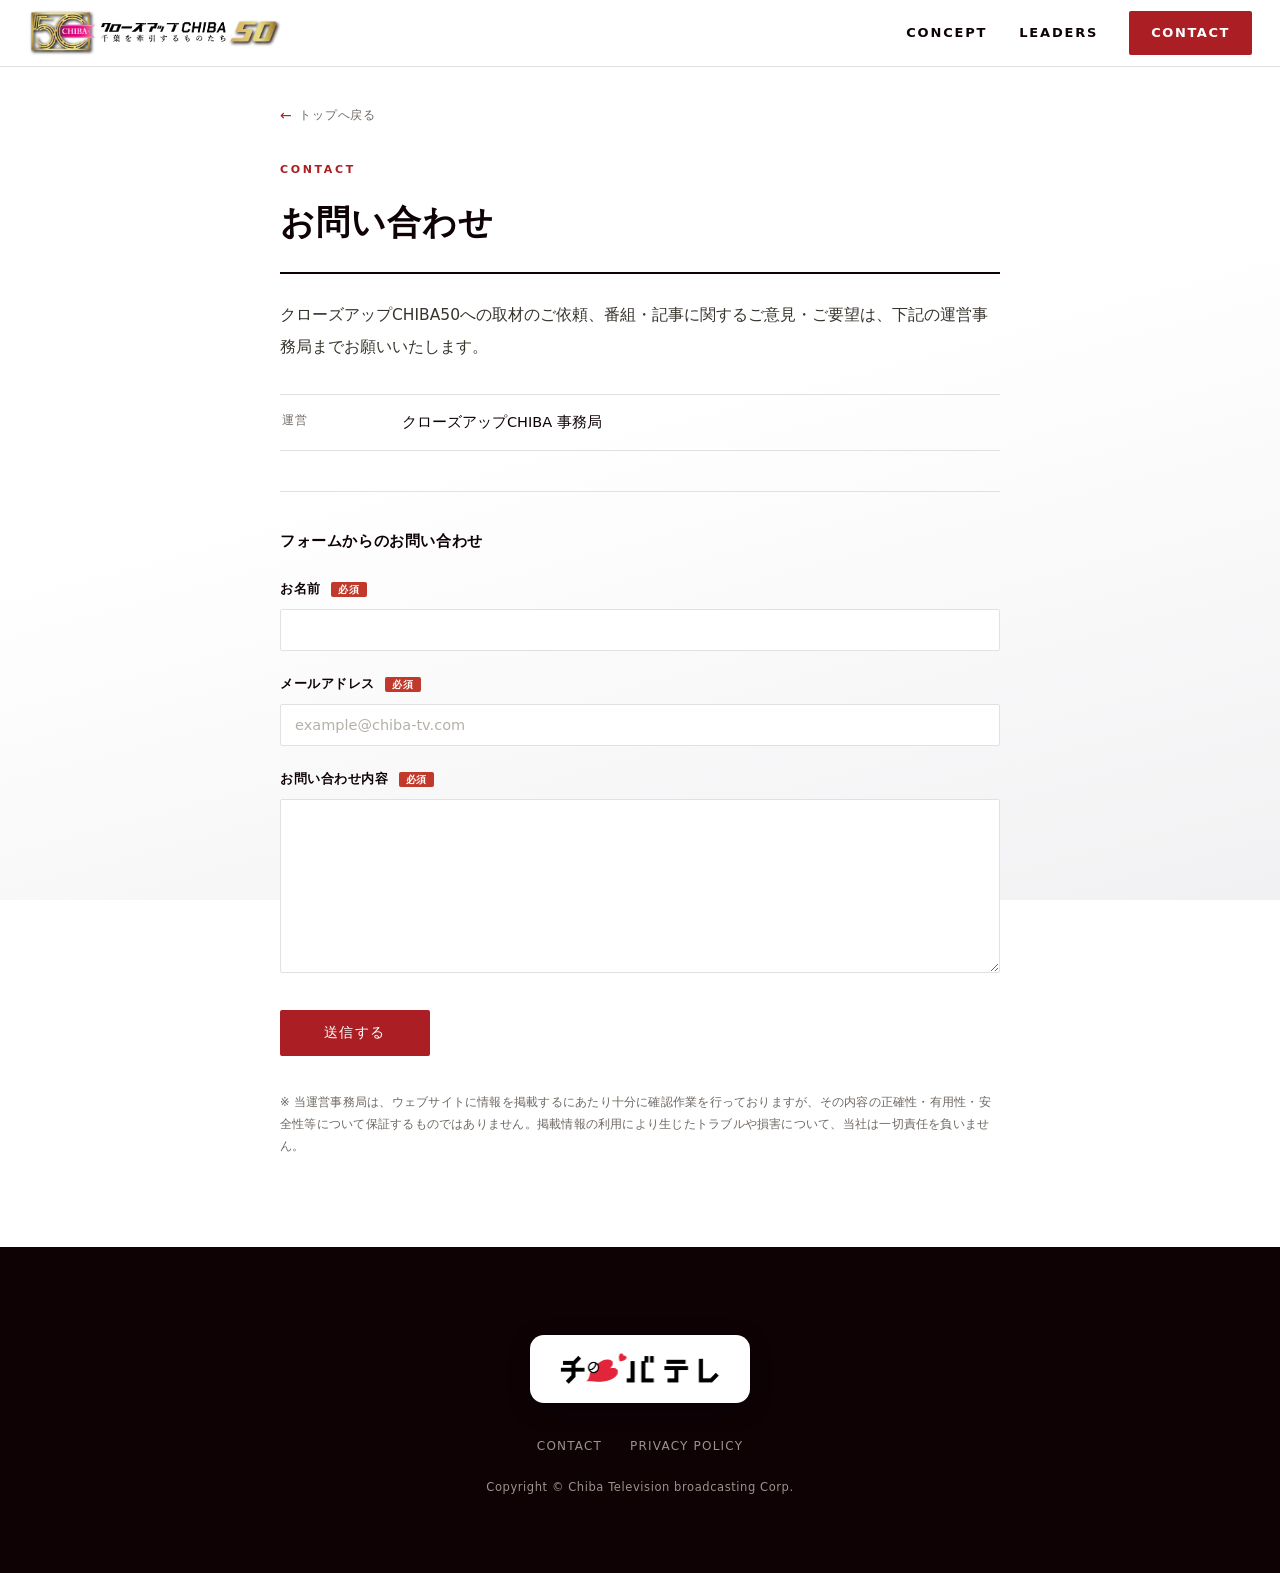
==== commit ac2e1c49: "お問い合わせページからメール(info@blue-agency.jp)行を削除 Co-Authored-By: Claude Opus 4.8 <noreply@anthropic.com>" ====
--- a/contact.html
+++ b/contact.html
@@ -13,11 +13,12 @@
 <header class="l-header">
   <div class="l-container l-header__inner">
     <a href="index.html"><img class="l-header__logo" src="assets/logo.png" alt="クローズアップCHIBA50"></a>
-    <nav class="l-nav">
+    <nav class="l-nav" id="gnav">
       <a href="index.html#concept">CONCEPT</a>
       <a href="index.html#leaders">LEADERS</a>
       <a class="l-nav__cta" href="contact.html">CONTACT</a>
     </nav>
+    <button class="l-nav__toggle" type="button" aria-label="メニュー" aria-controls="gnav" aria-expanded="false"><span></span><span></span><span></span></button>
   </div>
 </header>
 
@@ -29,7 +30,6 @@
     <p class="p-page__lead">クローズアップCHIBA50への取材のご依頼、番組・記事に関するご意見・ご要望は、下記の運営事務局までお願いいたします。</p>
     <dl class="p-page__info">
       <dt>運営</dt><dd>クローズアップCHIBA 事務局</dd>
-      <dt>メール</dt><dd><a class="c-link" href="mailto:info@blue-agency.jp">info@blue-agency.jp</a></dd>
     </dl>
     <form class="p-form" onsubmit="return cformSubmit(this)">
       <h2 class="p-form__heading">フォームからのお問い合わせ</h2>
@@ -54,7 +54,7 @@
 
 <footer class="l-footer">
   <div class="l-container l-footer__inner">
-    <span class="l-footer__plate"><img class="l-footer__logo" src="assets/footer_logo.png" alt="チバテレ 千葉テレビ放送"></span>
+    <a class="l-footer__plate" href="https://www.chiba-tv.com/" target="_blank" rel="noopener" aria-label="チバテレ 千葉テレビ放送 公式サイト"><img class="l-footer__logo" src="assets/footer_logo.png" alt="チバテレ 千葉テレビ放送"></a>
     <div class="l-footer__links">
       <a href="contact.html">CONTACT</a>
       <a href="policy.html">PRIVACY POLICY</a>
@@ -71,6 +71,7 @@
   return false; // プロトタイプのため実送信はしない
 }
 </script>
+<script src="js/nav.js"></script>
 
 </body>
 </html>
--- a/css/common.css
+++ b/css/common.css
@@ -4,56 +4,348 @@
    ※メディアクエリは min-width（モバイルファースト） */
 
 /* --- ベース / リセット --- */
-*{box-sizing:border-box;margin:0;padding:0;}
-html{scroll-behavior:smooth;}
-body{background:linear-gradient(165deg,var(--paper) 0%,var(--paper) 46%,var(--paper-shade) 100%);background-attachment:fixed;color:var(--ink);font-family:var(--sans);line-height:1.75;-webkit-font-smoothing:antialiased;text-rendering:optimizeLegibility;}
-.u-serif{font-family:var(--serif);}
-a{color:inherit;text-decoration:none;}
-img,svg{display:block;}
-.l-container{max-width:73.75rem;margin:0 auto;padding:0 1.125rem;}
+* {
+  box-sizing: border-box;
+  margin: 0;
+  padding: 0;
+}
+html {
+  scroll-behavior: smooth;
+}
+body {
+  background: linear-gradient(
+    165deg,
+    var(--paper) 0%,
+    var(--paper) 46%,
+    var(--paper-shade) 100%
+  );
+  background-attachment: fixed;
+  color: var(--ink);
+  font-family: var(--sans);
+  line-height: 1.75;
+  -webkit-font-smoothing: antialiased;
+  text-rendering: optimizeLegibility;
+}
+.u-serif {
+  font-family: var(--serif);
+}
+a {
+  color: inherit;
+  text-decoration: none;
+}
+img,
+svg {
+  display: block;
+}
+.l-container {
+  max-width: 73.75rem;
+  margin: 0 auto;
+  padding: 0 1.125rem;
+}
 
 /* --- ヘッダー --- */
-.l-header{position:sticky;top:0;z-index:40;background:rgba(255,255,255,.9);-webkit-backdrop-filter:blur(8px);backdrop-filter:blur(8px);border-bottom:1px solid var(--line);}
-.l-header__inner{display:flex;align-items:center;justify-content:space-between;height:4.125rem;gap:1rem;max-width:none;padding:0 clamp(1.25rem,4vw,3rem);}
-.l-header__logo{height:3rem;width:auto;cursor:pointer;}
-.l-nav{display:flex;align-items:center;gap:.875rem;font-size:.75rem;letter-spacing:.14em;color:var(--ink);font-weight:600;}
-.l-nav a{cursor:pointer;position:relative;white-space:nowrap;transition:color .15s;}
-.l-nav a:not(.l-nav__cta){padding:.375rem .0625rem;display:none;}
-.l-nav a:not(.l-nav__cta)::after{content:"";position:absolute;left:0;bottom:0;width:0;height:1px;background:var(--mag);transition:width .25s ease;}
-.l-nav a:not(.l-nav__cta):hover{color:var(--mag-ink);}
-.l-nav a:not(.l-nav__cta):hover::after{width:100%;}
-.l-nav .l-nav__cta{color:var(--paper);background:var(--mag-ink);padding:.6875rem 1.375rem;border-radius:var(--radius);letter-spacing:.12em;transition:background .15s;}
-.l-nav .l-nav__cta:hover{color:var(--paper);background:var(--ink);}
+.l-header {
+  position: -webkit-sticky;
+  position: sticky;
+  top: 0;
+  z-index: 40;
+  background: rgba(255, 255, 255, 0.9);
+  -webkit-backdrop-filter: blur(8px);
+  backdrop-filter: blur(8px);
+  border-bottom: 1px solid var(--line);
+}
+.l-header__inner {
+  display: flex;
+  align-items: center;
+  justify-content: space-between;
+  height: 4.125rem;
+  gap: 1rem;
+  max-width: none;
+  padding: 0 clamp(1.25rem, 4vw, 3rem);
+}
+.l-header__logo {
+  height: 2.5rem;
+  width: auto;
+  cursor: pointer;
+}
+/* ハンバーガーボタン（SPのみ表示） */
+.l-nav__toggle {
+  display: flex;
+  flex-direction: column;
+  justify-content: center;
+  gap: 5px;
+  width: 2.75rem;
+  height: 2.75rem;
+  margin-right: -0.5rem;
+  padding: 0;
+  border: none;
+  background: none;
+  cursor: pointer;
+  z-index: 60;
+}
+.l-nav__toggle span {
+  display: block;
+  width: 1.5rem;
+  height: 2px;
+  margin: 0 auto;
+  background: var(--ink);
+  border-radius: 2px;
+  transition:
+    transform 0.25s ease,
+    opacity 0.2s ease;
+}
+.l-header.is-menu-open .l-nav__toggle span:nth-child(1) {
+  transform: translateY(7px) rotate(45deg);
+}
+.l-header.is-menu-open .l-nav__toggle span:nth-child(2) {
+  opacity: 0;
+}
+.l-header.is-menu-open .l-nav__toggle span:nth-child(3) {
+  transform: translateY(-7px) rotate(-45deg);
+}
+/* ナビ（SP＝ヘッダー下に開くドロップダウン） */
+.l-nav {
+  position: absolute;
+  top: 100%;
+  left: 0;
+  right: 0;
+  display: flex;
+  flex-direction: column;
+  align-items: stretch;
+  background: rgba(255, 255, 255, 0.98);
+  -webkit-backdrop-filter: blur(10px);
+  backdrop-filter: blur(10px);
+  border-bottom: 1px solid var(--line);
+  box-shadow: 0 14px 26px rgba(0, 0, 0, 0.07);
+  padding: 0.375rem 0;
+  font-size: 0.8125rem;
+  letter-spacing: 0.14em;
+  color: var(--ink);
+  font-weight: 600;
+  opacity: 0;
+  visibility: hidden;
+  transform: translateY(-0.625rem);
+  transition:
+    opacity 0.22s ease,
+    transform 0.22s ease,
+    visibility 0.22s;
+}
+.l-header.is-menu-open .l-nav {
+  opacity: 1;
+  visibility: visible;
+  transform: none;
+}
+.l-nav a {
+  display: block;
+  padding: 0.9375rem clamp(1.25rem, 5vw, 3rem);
+  cursor: pointer;
+  position: relative;
+  white-space: nowrap;
+  transition:
+    color 0.15s,
+    background 0.15s;
+}
+.l-nav a:not(.l-nav__cta):hover,
+.l-nav a:not(.l-nav__cta):active {
+  color: var(--mag-ink);
+  background: var(--paper-shade);
+}
+.l-nav .l-nav__cta {
+  color: var(--mag-ink);
+  font-weight: 700;
+}
 
 /* --- フッター --- */
-.l-footer{background:var(--ink);color:var(--on-dark);padding:5.5rem 0 4.75rem;}
-.l-footer__inner{text-align:center;}
-.l-footer__plate{display:inline-block;background:var(--paper);border-radius:.875rem;padding:1rem 1.625rem;line-height:0;box-shadow:0 6px 22px rgba(0,0,0,.3);}
-.l-footer__logo{width:clamp(7.5rem,22vw,10.5rem);height:auto;display:block;}
-.l-footer__links{margin-top:1.5rem;display:flex;justify-content:center;align-items:center;gap:1.75rem;font-size:.75rem;letter-spacing:.1em;}
-.l-footer__links a{cursor:pointer;color:var(--on-dark-muted);transition:color .15s;}
-.l-footer__links a:hover{color:var(--paper);}
-.l-footer__copyright{margin-top:1.25rem;font-size:.71875rem;letter-spacing:.05em;color:var(--on-dark-muted);}
-.l-footer__note{margin-top:.75rem;font-size:.625rem;letter-spacing:.04em;color:var(--on-dark-faint);}
+.l-footer {
+  background: var(--ink);
+  color: var(--on-dark);
+  padding: 5.5rem 0 4.75rem;
+}
+.l-footer__inner {
+  text-align: center;
+}
+.l-footer__plate {
+  display: inline-block;
+  background: var(--paper);
+  border-radius: 0.875rem;
+  padding: 1rem 1.625rem;
+  line-height: 0;
+  box-shadow: 0 6px 22px rgba(0, 0, 0, 0.3);
+  cursor: pointer;
+  transition:
+    transform 0.2s ease,
+    box-shadow 0.2s ease;
+}
+.l-footer__plate:hover {
+  transform: translateY(-2px);
+  box-shadow: 0 12px 28px rgba(0, 0, 0, 0.4);
+}
+.l-footer__logo {
+  width: clamp(7.5rem, 22vw, 10.5rem);
+  height: auto;
+  display: block;
+}
+.l-footer__links {
+  margin-top: 1.5rem;
+  display: flex;
+  justify-content: center;
+  align-items: center;
+  gap: 1.75rem;
+  font-size: 0.75rem;
+  letter-spacing: 0.1em;
+}
+.l-footer__links a {
+  cursor: pointer;
+  color: var(--on-dark-muted);
+  transition: color 0.15s;
+}
+.l-footer__links a:hover {
+  color: var(--paper);
+}
+.l-footer__copyright {
+  margin-top: 1.25rem;
+  font-size: 0.71875rem;
+  letter-spacing: 0.05em;
+  color: var(--on-dark-muted);
+}
+.l-footer__note {
+  margin-top: 0.75rem;
+  font-size: 0.625rem;
+  letter-spacing: 0.04em;
+  color: var(--on-dark-faint);
+}
 
 /* --- チバテレ固定ロゴバッジ（常時表示） --- */
-.c-tv-badge{position:fixed;right:.875rem;bottom:.75rem;z-index:35;line-height:0;opacity:.45;transition:opacity .2s ease;}
-.c-tv-badge img{height:1.125rem;width:auto;display:block;}
-.c-tv-badge:hover{opacity:.85;}
+.c-tv-badge {
+  position: fixed;
+  left: 78%;
+  top: 44%;
+  transform: translate(-50%, -50%);
+  z-index: -1; /* 地図(#home::before の z-index:-2)より前面・本文より背面 */
+  line-height: 0;
+  opacity: 0.6;
+  pointer-events: none;
+}
+.c-tv-badge img {
+  height: 2rem;
+  width: auto;
+  display: block;
+}
+/* 記事詳細（single page）では背景バッジを非表示 */
+body.is-detail .c-tv-badge {
+  display: none;
+}
 
 /* --- レスポンシブ（モバイルファースト＝min-width） --- */
 /* 641px〜：ヘッダーの余白・ナビをPC相当に */
-@media(min-width:641px){
-  .l-container{padding:0 1.75rem;}
-  .l-nav{gap:1.875rem;font-size:.8125rem;}
-  .l-nav a:not(.l-nav__cta){display:block;}
-}
-/* 768px〜：固定ロゴバッジを少し大きく */
-@media(min-width:768px){
-  .c-tv-badge{right:1.375rem;bottom:1.125rem;}
-  .c-tv-badge img{height:1.375rem;}
+@media (min-width: 641px) {
+  .l-container {
+    padding: 0 1.75rem;
+  }
+  .l-header__logo {
+    height: 3rem;
+  }
+  .l-nav__toggle {
+    display: none;
+  }
+  /* ナビを横並びバーに戻す */
+  .l-nav {
+    position: static;
+    flex-direction: row;
+    align-items: center;
+    gap: 1.875rem;
+    background: none;
+    -webkit-backdrop-filter: none;
+    backdrop-filter: none;
+    border: none;
+    box-shadow: none;
+    padding: 0;
+    opacity: 1;
+    visibility: visible;
+    transform: none;
+  }
+  .l-nav a {
+    padding: 0.375rem 0.0625rem;
+  }
+  .l-nav a:not(.l-nav__cta)::after {
+    content: "";
+    position: absolute;
+    left: 0;
+    bottom: 0;
+    width: 0;
+    height: 1px;
+    background: var(--mag);
+    transition: width 0.25s ease;
+  }
+  .l-nav a:not(.l-nav__cta):hover {
+    color: var(--mag-ink);
+    background: none;
+  }
+  .l-nav a:not(.l-nav__cta):hover::after {
+    width: 100%;
+  }
+  .l-nav .l-nav__cta {
+    color: var(--paper);
+    background: var(--mag-ink);
+    padding: 0.6875rem 1.375rem;
+    border-radius: var(--radius);
+    letter-spacing: 0.12em;
+    transition: background 0.15s;
+  }
+  .l-nav .l-nav__cta:hover {
+    color: var(--paper);
+    background: var(--ink);
+  }
+}
+/* 641px〜（タブレット/PC）：バッジは大きめに（位置はSPと共通で地図に重ねる） */
+@media (min-width: 641px) {
+  .c-tv-badge img {
+    height: 5rem;
+  }
 }
 
 /* --- 共通キーフレーム --- */
-@keyframes fu{from{opacity:0;transform:translateY(10px);}to{opacity:1;transform:translateY(0);}}
-@keyframes sc{0%,100%{opacity:.3;transform:scaleY(.5);transform-origin:top;}50%{opacity:1;transform:scaleY(1);}}
+@-webkit-keyframes fu {
+  from {
+    opacity: 0;
+    transform: translateY(10px);
+  }
+  to {
+    opacity: 1;
+    transform: translateY(0);
+  }
+}
+@keyframes fu {
+  from {
+    opacity: 0;
+    transform: translateY(10px);
+  }
+  to {
+    opacity: 1;
+    transform: translateY(0);
+  }
+}
+@-webkit-keyframes sc {
+  0%,
+  100% {
+    opacity: 0.3;
+    transform: scaleY(0.5);
+    transform-origin: top;
+  }
+  50% {
+    opacity: 1;
+    transform: scaleY(1);
+  }
+}
+@keyframes sc {
+  0%,
+  100% {
+    opacity: 0.3;
+    transform: scaleY(0.5);
+    transform-origin: top;
+  }
+  50% {
+    opacity: 1;
+    transform: scaleY(1);
+  }
+}
--- a/css/page.css
+++ b/css/page.css
@@ -11,7 +11,10 @@
 
 /* --- ヒーロー --- */
 .p-hero{position:relative;min-height:min(82vh,40rem);overflow:hidden;background:var(--ink);display:flex;isolation:isolate;}
-.p-hero__wall{position:absolute;inset:-1px;display:grid;grid-template-columns:repeat(auto-fill,minmax(8.75rem,1fr));grid-auto-rows:6.3125rem;align-content:start;opacity:.9;}
+/* SP：ヒーロー背景を5列で敷き詰める。行高は列幅×通常比(101/140)で全行を等しく固定
+   （aspect-ratio+自動行だとロゴ名テキストのタイルだけ背が伸びて行がズレるため vw で固定）。
+   1列=約20vw → 行高=20vw×101/140≒14.4vw。641px以上は自動レイアウトに戻す。 */
+.p-hero__wall{position:absolute;inset:-1px;display:grid;grid-template-columns:repeat(5,1fr);grid-auto-rows:14.4vw;align-content:start;opacity:.9;overflow:hidden;}
 .p-hero__mark{position:relative;display:flex;align-items:center;justify-content:center;padding:0;overflow:hidden;transition:box-shadow .5s;}
 .p-hero__mark img{position:absolute;inset:0;width:100%;height:100%;object-fit:cover;filter:grayscale(1) brightness(.32) contrast(1.05);transition:filter .5s ease;}
 .p-hero__mark span{font-family:var(--serif);font-size:.6875rem;letter-spacing:.05em;color:rgba(206,187,142,.6);text-align:center;line-height:1.25;transition:color .5s;}
@@ -22,7 +25,7 @@
 .p-hero__vignette{position:absolute;inset:0;pointer-events:none;background:radial-gradient(135% 125% at 50% 50%,transparent 52%,rgba(8,6,4,.6) 100%);}
 .p-hero__content{position:relative;margin:auto;text-align:center;padding:4rem 1.375rem;z-index:1;}
 .p-hero__content::before{content:"";position:absolute;inset:-10% -16%;z-index:-1;pointer-events:none;background:radial-gradient(62% 60% at 50% 46%,rgba(10,8,6,.82) 0%,rgba(10,8,6,.45) 46%,transparent 72%);}
-.p-hero__logo{width:min(75rem,80vw);height:auto;margin:0 auto;opacity:0;animation:fu 1s .2s forwards;filter:drop-shadow(0 0 1.25rem rgba(247,246,242,.5)) drop-shadow(0 0 .375rem rgba(247,246,242,.55));}
+.p-hero__logo{width:min(75rem,90vw);height:auto;margin:0 auto;opacity:0;animation:fu 1s .2s forwards;filter:drop-shadow(0 0 1.25rem rgba(247,246,242,.5)) drop-shadow(0 0 .375rem rgba(247,246,242,.55));}
 .p-hero__prism{height:3px;width:8.25rem;margin:1.875rem auto 0;background:var(--prism);border-radius:3px;opacity:0;animation:fu .9s .46s forwards;}
 .p-hero__scroll{position:absolute;bottom:1.25rem;left:50%;transform:translateX(-50%);font-size:.625rem;letter-spacing:.3em;color:var(--on-dark-muted);display:flex;flex-direction:column;align-items:center;gap:.375rem;z-index:2;opacity:0;animation:fu 1s .9s forwards;}
 .p-hero__scroll::after{content:"";width:1px;height:1.5rem;background:var(--on-dark-muted);animation:sc 1.8s ease-in-out infinite;}
@@ -32,8 +35,9 @@
 
 /* --- 千葉県シルエットの背景（トップのみ・CONCEPT到達でスライドイン） --- */
 #home{position:relative;}
-#home::before{content:"";position:fixed;z-index:-1;top:8.125rem;right:-3.75rem;width:min(48vw,37.5rem);height:80vh;background:url(../assets/chiba.svg) center right/contain no-repeat;opacity:0;transform:translateX(4.375rem);transition:opacity .9s ease,transform 1.4s cubic-bezier(.16,1,.3,1);pointer-events:none;}
-#home.is-map-on::before{opacity:.34;transform:translateX(0);}
+/* 千葉県地図の背景。SPは小さめ・薄めで表示、641px以上で通常サイズ */
+#home::before{content:"";display:block;position:fixed;z-index:-2;top:7rem;right:-2.5rem;width:min(58vw,20rem);height:70vh;background:url(../assets/chiba.svg) center right/contain no-repeat;opacity:0;transform:translateX(4.375rem);transition:opacity .9s ease,transform 1.4s cubic-bezier(.16,1,.3,1);pointer-events:none;}
+#home.is-map-on::before{opacity:.16;transform:translateX(0);}
 
 /* --- コンセプト --- */
 .p-concept{min-height:0;padding:4.5rem 0 2.5rem;display:flex;flex-direction:column;justify-content:center;}
@@ -54,8 +58,8 @@
 
 /* --- グループ（縦積み）＋各グループ内は自動カルーセル --- */
 #groups{padding-bottom:4.5rem;margin-left:calc(50% - 50vw);margin-right:calc(50% - 50vw);}
-.p-group{margin-top:7rem;}
-.p-group:first-child{margin-top:4rem;}
+.p-group{margin-top:4.5rem;}
+.p-group:first-child{margin-top:2.5rem;}
 .p-group__head{display:flex;justify-content:center;align-items:center;gap:.875rem;margin-bottom:1.875rem;}
 .p-group__head::before,.p-group__head::after{content:"";height:1px;background:var(--line);width:min(20vw,12.5rem);margin-inline:.5rem;flex:none;}
 .p-group__label{font-size:.6875rem;letter-spacing:.26em;color:var(--gold-ink);font-weight:700;}
@@ -72,8 +76,8 @@
 .p-group__count{font-family:var(--sans);font-size:.875rem;letter-spacing:.08em;color:var(--muted);min-width:3.375rem;text-align:center;}
 .p-group__count b{color:var(--ink);font-weight:700;font-size:1.0625rem;}
 .p-group__count i{font-style:normal;margin:0 .375rem;color:var(--line);}
-.p-group__track{display:flex;gap:.875rem;will-change:transform;align-items:center;}
-.p-group__track .p-card{position:relative;flex:0 0 84%;}
+.p-group__track{position:relative;display:flex;gap:.875rem;will-change:transform;align-items:center;}
+.p-group__track .p-card{position:relative;flex:0 0 80%;}
 
 /* --- 企業カード --- */
 .p-card{cursor:pointer;color:inherit;}
@@ -114,7 +118,7 @@
 .p-form__row{margin-bottom:1.375rem;}
 .p-form__row label{display:block;font-size:.78125rem;font-weight:700;letter-spacing:.04em;color:var(--ink);margin-bottom:.5625rem;}
 .p-form__required{font-size:.625rem;color:var(--paper);background:var(--mag);padding:2px .4375rem;border-radius:var(--radius);margin-left:.375rem;font-weight:700;letter-spacing:.06em;}
-.p-form__row input,.p-form__row textarea{width:100%;border:1px solid var(--line);border-radius:var(--radius);padding:.75rem .875rem;font-family:var(--sans);font-size:.90625rem;color:var(--ink);background:var(--paper);transition:border-color .15s;}
+.p-form__row input,.p-form__row textarea{width:100%;border:1px solid var(--line);border-radius:var(--radius);padding:.75rem .875rem;font-family:var(--sans);font-size:1rem;color:var(--ink);background:var(--paper);transition:border-color .15s;}
 .p-form__row input::placeholder{color:#B5B1A9;}
 .p-form__row input:focus,.p-form__row textarea:focus{outline:none;border-color:var(--mag);}
 .p-form__row textarea{resize:vertical;line-height:1.7;}
@@ -132,14 +136,15 @@
 .p-article__back{font-size:.75rem;color:var(--muted);letter-spacing:.06em;display:inline-flex;align-items:center;gap:.4375rem;cursor:pointer;background:none;border:none;font-family:var(--sans);transition:color .15s;}
 .p-article__back:hover{color:var(--ink);}
 .p-article__back span{color:var(--mag-ink);font-size:.875rem;}
-.p-article__hero{max-width:56.25rem;margin:1.625rem auto 0;aspect-ratio:3/2;overflow:hidden;background:var(--tile);position:relative;}
-.p-article__hero svg{width:100%;height:100%;filter:grayscale(1) contrast(.96);}
-.p-article__hero img{width:100%;height:100%;object-fit:cover;}
-.p-article__hero-caption{position:absolute;left:0;right:0;bottom:0;padding:3.25rem 1.25rem 1.25rem;background:linear-gradient(transparent 0%,rgba(6,2,3,.32) 42%,rgba(6,2,3,.86) 100%);color:var(--paper);}
-.p-article__hero-caption .p-article__stars{color:var(--gold-lt);font-size:1.125rem;letter-spacing:5px;margin-bottom:.75rem;text-shadow:0 0 .5rem rgba(247,206,90,.95),0 0 1.125rem rgba(247,206,90,.6),0 1px .25rem rgba(0,0,0,.45);}
-.p-article__hero-caption .p-article__corp{font-size:.71875rem;letter-spacing:.18em;color:rgba(255,255,255,.82);font-weight:600;margin-bottom:1rem;}
-.p-article__hero-caption .p-article__title{font-family:var(--serif);font-weight:600;font-size:clamp(1.3125rem,2.8vw,2.125rem);line-height:1.55;letter-spacing:.07em;color:var(--paper);text-shadow:0 1px 1.5rem rgba(0,0,0,.45);}
-.p-article__hero-caption .p-article__person{font-size:.78125rem;letter-spacing:.08em;color:rgba(255,255,255,.72);margin-top:1rem;}
+/* SP：画像に重ねず、テキストは画像の下に濃色で配置（641px以上は重ねる） */
+.p-article__hero{max-width:56.25rem;margin:1.625rem auto 0;position:relative;}
+.p-article__hero img,.p-article__hero svg{width:100%;height:auto;aspect-ratio:3/2;object-fit:cover;display:block;}
+.p-article__hero svg{filter:grayscale(1) contrast(.96);}
+.p-article__hero-caption{padding:1.25rem .125rem 0;color:var(--ink);}
+.p-article__hero-caption .p-article__stars{color:var(--gold-lt);font-size:1.0625rem;letter-spacing:4px;margin-bottom:.5rem;text-shadow:0 0 .5rem rgba(247,206,90,.5);}
+.p-article__hero-caption .p-article__corp{font-size:.6875rem;letter-spacing:.16em;color:var(--mag-ink);font-weight:700;margin-bottom:.625rem;}
+.p-article__hero-caption .p-article__title{font-family:var(--serif);font-weight:700;font-size:clamp(1.375rem,5.6vw,1.75rem);line-height:1.5;letter-spacing:.04em;color:var(--ink);}
+.p-article__hero-caption .p-article__person{font-size:.78125rem;letter-spacing:.06em;color:var(--muted);margin-top:.75rem;}
 .p-article__body{max-width:45rem;margin:3.375rem auto 0;}
 .p-article__body h3{font-family:var(--serif);font-weight:700;font-size:1.28125rem;letter-spacing:.03em;line-height:1.5;margin:3.25rem 0 1.125rem;padding-left:1rem;border-left:3px solid var(--mag);}
 .p-article__body p{font-family:var(--serif);font-size:1.03125rem;line-height:2.25;color:var(--text);margin-bottom:1.375rem;}
@@ -154,7 +159,7 @@
 .p-article__data-url{margin-top:1.625rem;font-size:.875rem;letter-spacing:.02em;}
 .p-article__info .c-link{color:var(--mag-ink);font-weight:500;}
 .p-article__nav{max-width:45rem;margin:3.125rem auto 4.5rem;display:flex;border-top:1px solid var(--line);}
-.p-article__nav button{flex:1;background:none;border:none;cursor:pointer;font-family:var(--sans);padding:1.5rem 1.25rem;color:var(--ink);text-align:left;transition:background .15s;}
+.p-article__nav button{flex:1;min-width:0;background:none;border:none;cursor:pointer;font-family:var(--sans);padding:1.25rem .875rem;color:var(--ink);text-align:left;transition:background .15s;}
 .p-article__nav button:hover{background:var(--card);}
 .p-article__nav button.p-article__nav-next{text-align:right;border-left:1px solid var(--line);}
 .p-article__nav .p-article__nav-dir{font-size:.65625rem;letter-spacing:.2em;color:var(--gold-ink);font-weight:700;}
@@ -164,28 +169,48 @@
 
 /* tab: 641px〜（カルーセル3枚・PC寄りの余白へ） */
 @media(min-width:641px){
+  /* 641px以上：ヒーロー背景は自動レイアウトに戻す */
+  .p-hero__wall{grid-template-columns:repeat(auto-fill,minmax(8.75rem,1fr));grid-auto-rows:6.3125rem;align-content:start;}
+  /* 641px以上は地図を通常サイズ・濃さに */
+  #home::before{top:8.125rem;right:-3.75rem;width:min(48vw,37.5rem);height:80vh;}
+  #home.is-map-on::before{opacity:.34;}
+  .p-group{margin-top:7rem;}                            /* グループ間隔をPC向けに広く戻す */
+  .p-group:first-child{margin-top:4rem;}
   .p-concept{min-height:100vh;padding:7.5rem 0;}
   .p-concept__body{max-width:45rem;}
   .p-concept__body p,.p-article__body p{font-size:1.03125rem;}
-  .p-group__view{padding:1rem 1.625rem;}
+  .p-group__view{padding:2.25rem 1.625rem;}
   .p-group__track{gap:1.625rem;}
-  .p-group__track .p-card{flex:0 0 calc((100% - 3.25rem)/3);}
+  /* 中央を少し拡大＋両隣を縮小して相対的に約1.3倍に。transformのみでレイアウトは不変＝重なり・ズレなし */
+  .p-group__track .p-card{flex:0 0 calc((100% - 3.25rem)/3);transform:scale(.86);transition:transform .5s cubic-bezier(.22,.61,.36,1);}
+  .p-group__track .p-card.is-center{transform:scale(1.12);z-index:3;}
   .p-card__caption{opacity:0;transform:translateY(.375rem);transition:opacity .3s ease,transform .3s ease,background .3s ease;}
   .p-card:hover .p-card__caption{opacity:1;transform:none;}
+  .p-group__track .p-card.is-center .p-card__caption{opacity:1;transform:none;} /* 中央は常にキャプション表示 */
   .p-page__info{grid-template-columns:7.5rem 1fr;}
-  .p-article__hero-caption{padding:6.25rem 3.25rem 2.625rem;}
+  /* 641px以上：ヒーロー画像にテキストを重ねる */
+  .p-article__hero{aspect-ratio:3/2;overflow:hidden;background:var(--tile);}
+  .p-article__hero img,.p-article__hero svg{height:100%;aspect-ratio:auto;}
+  .p-article__hero-caption{position:absolute;left:0;right:0;bottom:0;padding:6.25rem 3.25rem 2.625rem;background:linear-gradient(transparent 0%,rgba(6,2,3,.32) 42%,rgba(6,2,3,.86) 100%);color:var(--paper);}
+  .p-article__hero-caption .p-article__stars{margin-bottom:.75rem;letter-spacing:5px;font-size:1.125rem;text-shadow:0 0 .5rem rgba(247,206,90,.95),0 0 1.125rem rgba(247,206,90,.6),0 1px .25rem rgba(0,0,0,.45);}
+  .p-article__hero-caption .p-article__corp{color:rgba(255,255,255,.82);letter-spacing:.18em;margin-bottom:1rem;}
+  .p-article__hero-caption .p-article__title{color:var(--paper);font-weight:600;font-size:clamp(1.3125rem,2.8vw,2.125rem);letter-spacing:.07em;text-shadow:0 1px 1.5rem rgba(0,0,0,.45);}
+  .p-article__hero-caption .p-article__person{color:rgba(255,255,255,.72);margin-top:1rem;}
+  .p-article__nav button{padding:1.5rem 1.25rem;}
+  /* フォーム入力はSPでは16pxにして、iOSのフォーカス時ズームを防ぐ */
+  .p-form__row input,.p-form__row textarea{font-size:.90625rem;}
 }
 
 /* tab広〜: 901px〜（カルーセル3枚・余白広め） */
 @media(min-width:901px){
-  .p-group__view{padding:1rem 2.5rem;}
+  .p-group__view{padding:2.25rem 2.5rem;}
   .p-group__track{gap:2.375rem;}
   .p-group__track .p-card{flex:0 0 calc((100% - 4.75rem)/3);}
 }
 
 /* pc: 1281px〜（カルーセル5枚） */
 @media(min-width:1281px){
-  .p-group__view{padding:1.625rem 2.5rem;}
+  .p-group__view{padding:2.25rem 2.5rem;}
   .p-group__track{gap:1.875rem;}
   .p-group__track .p-card{flex:0 0 calc((100% - 7.5rem)/5);}
 }
